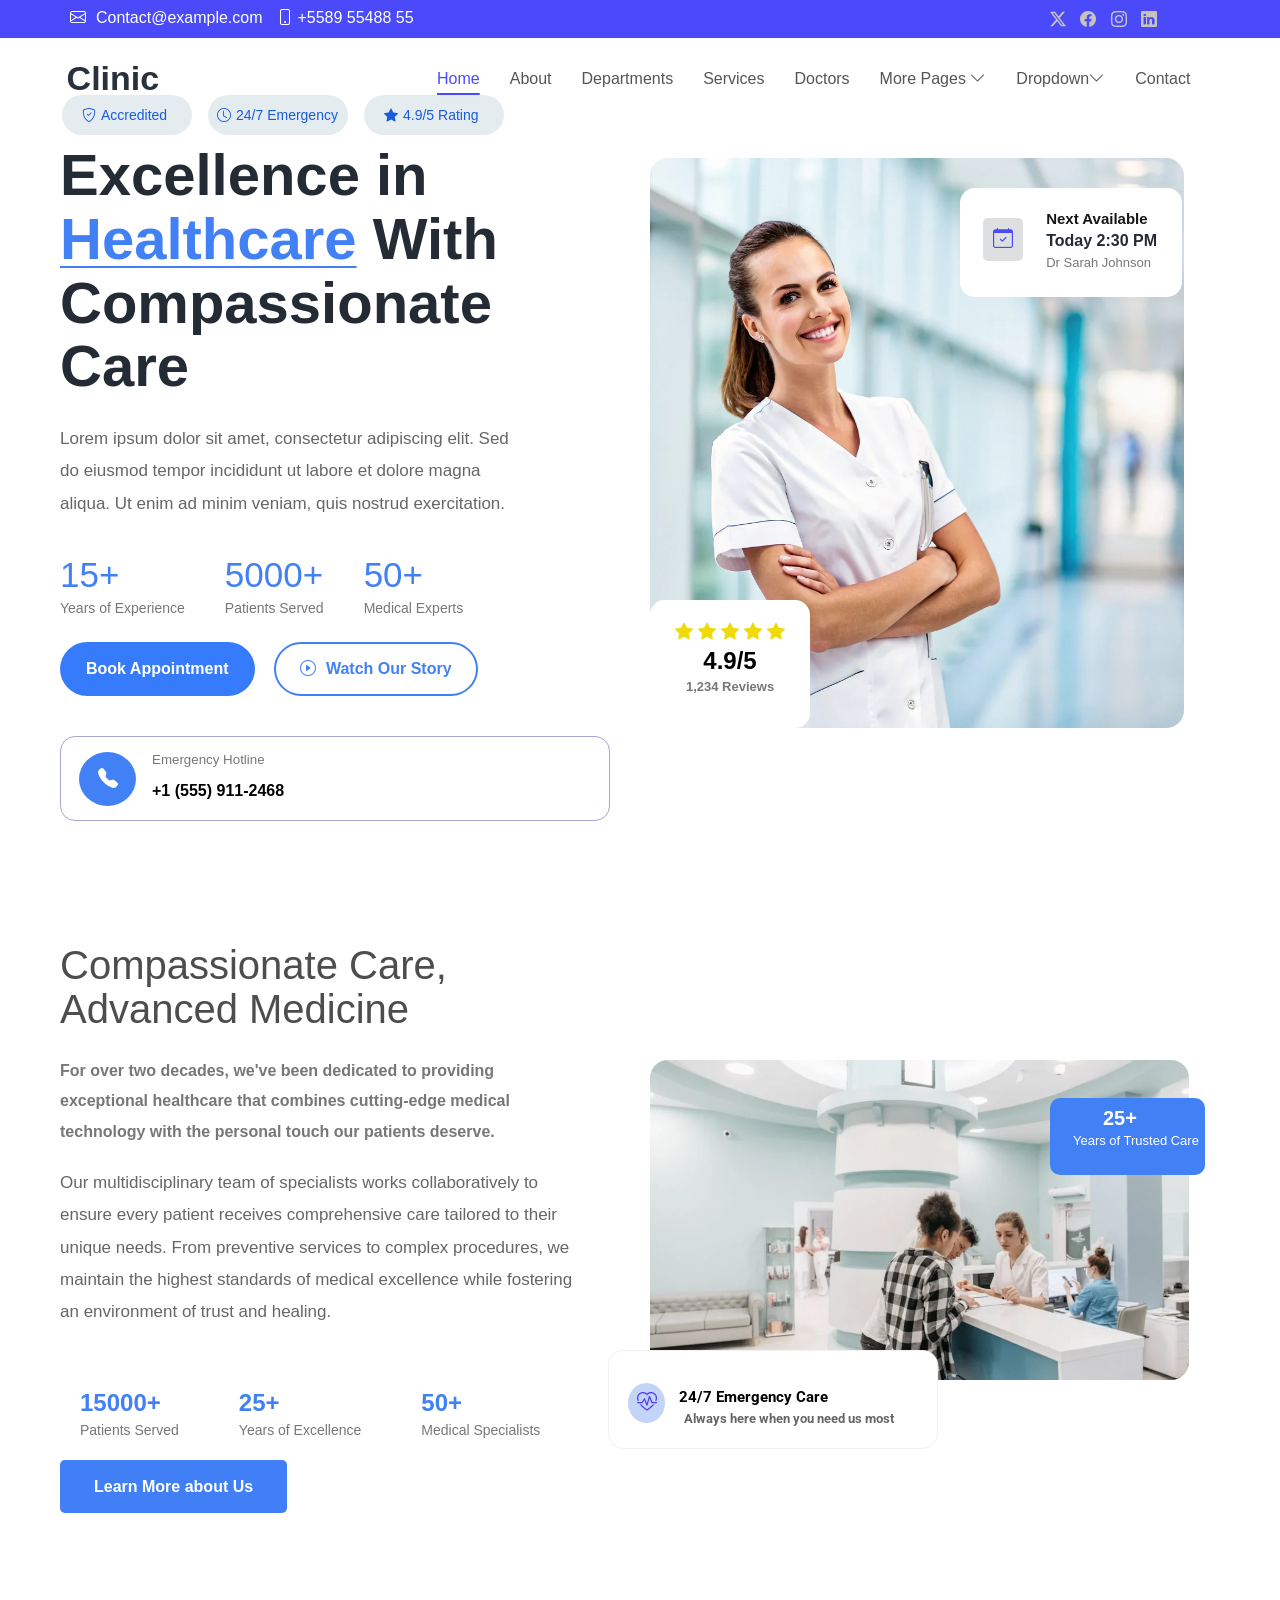
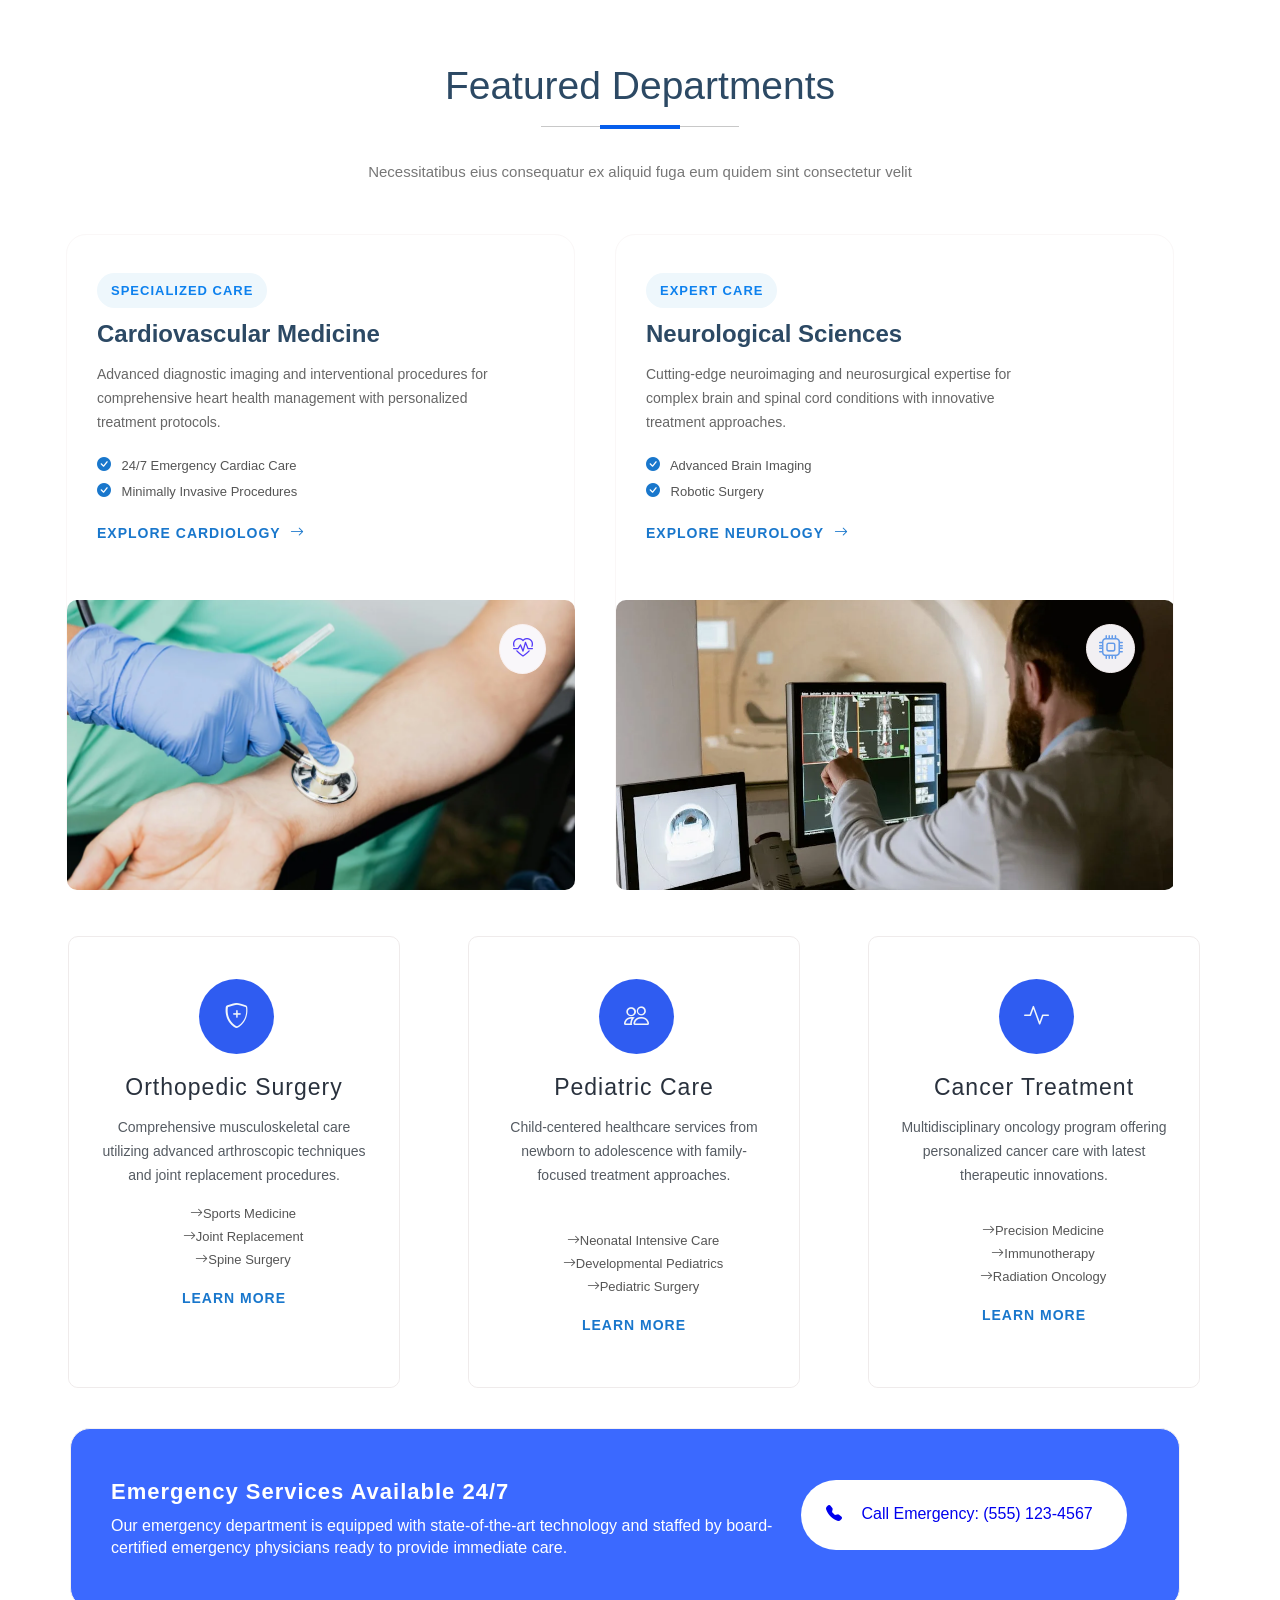
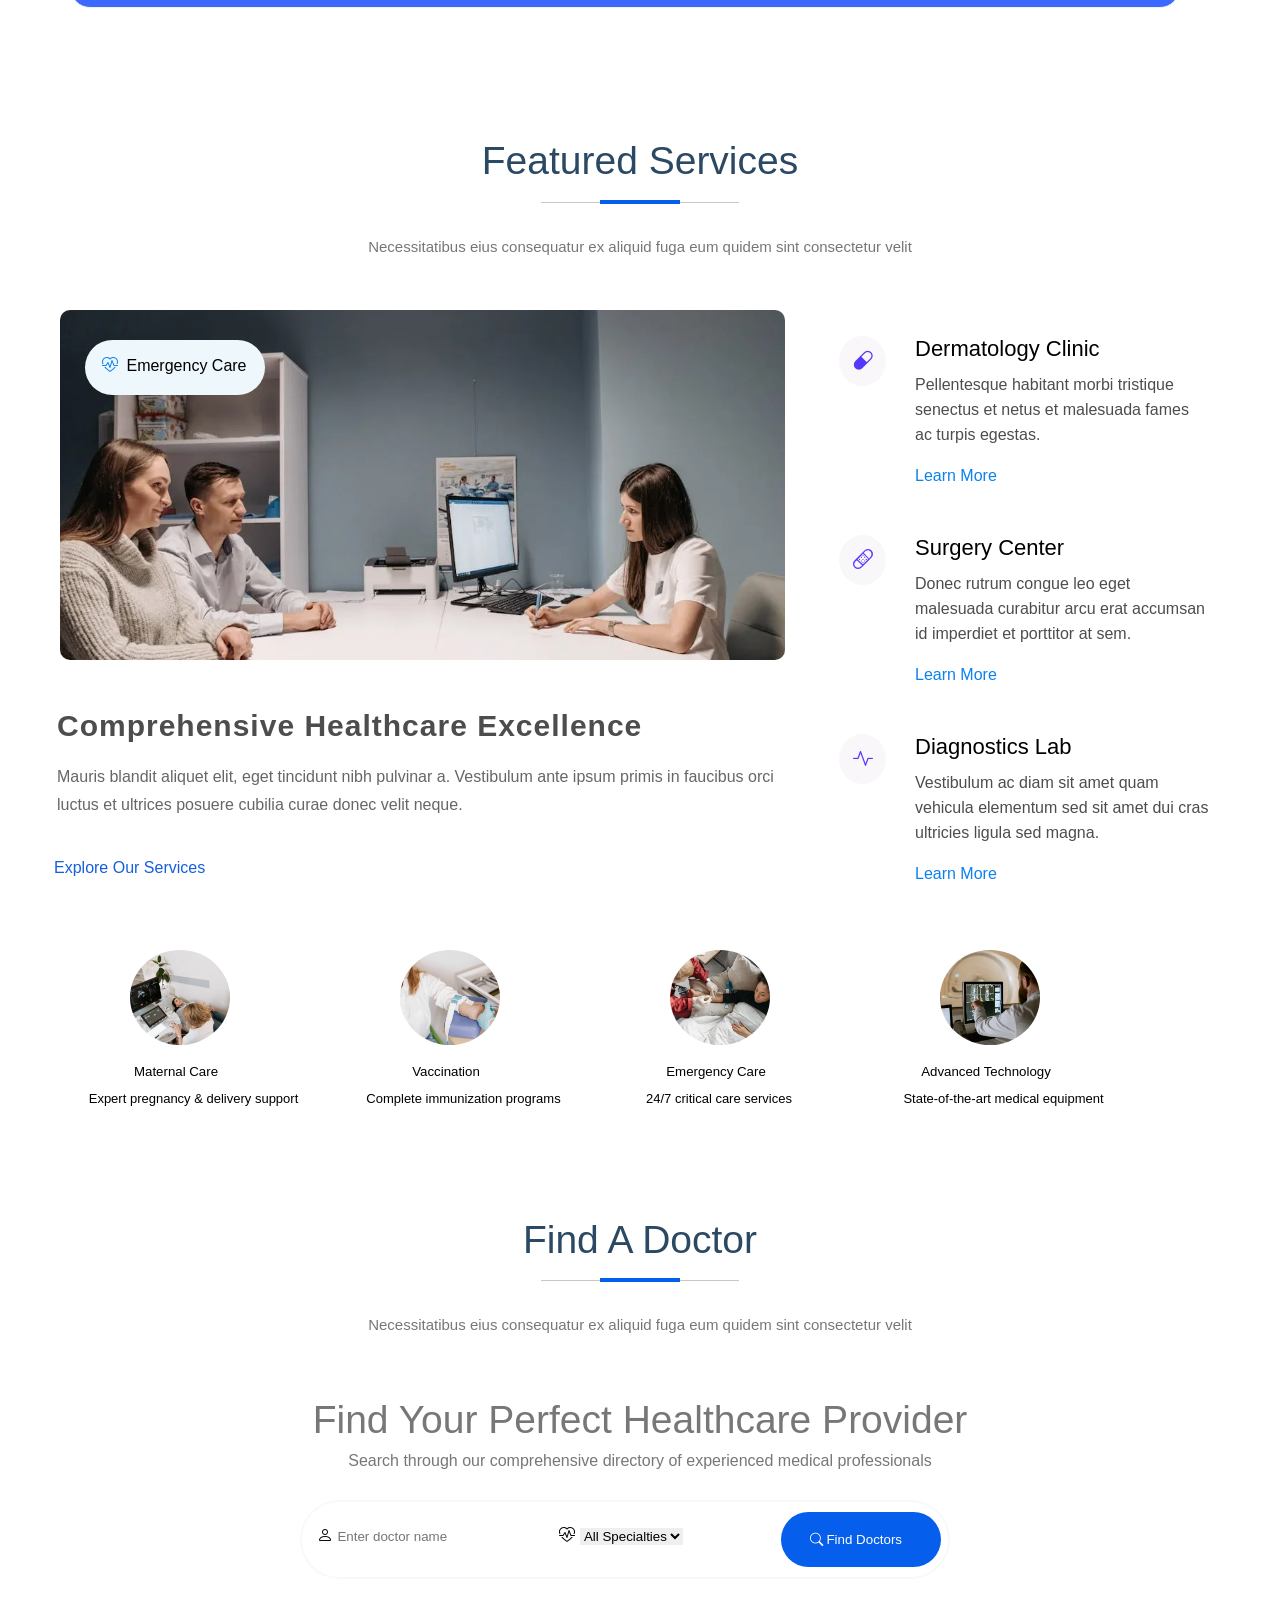
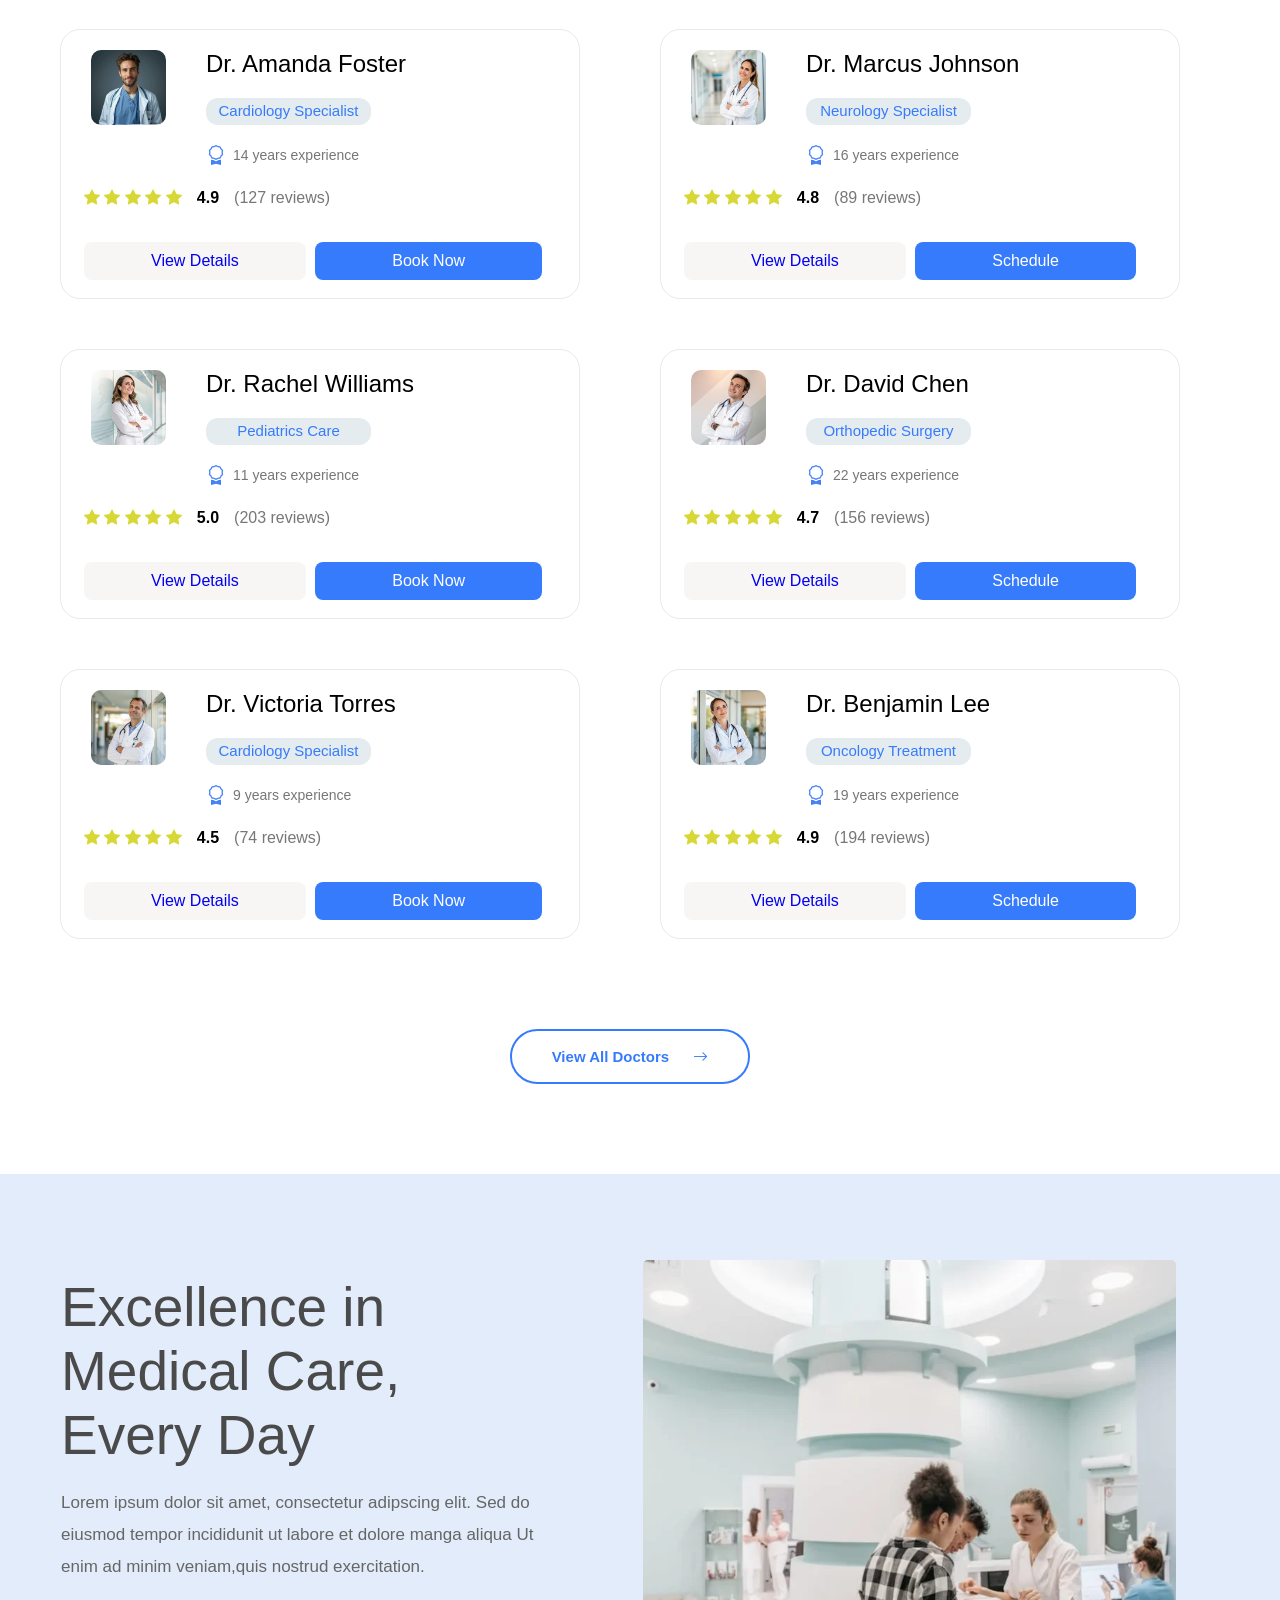
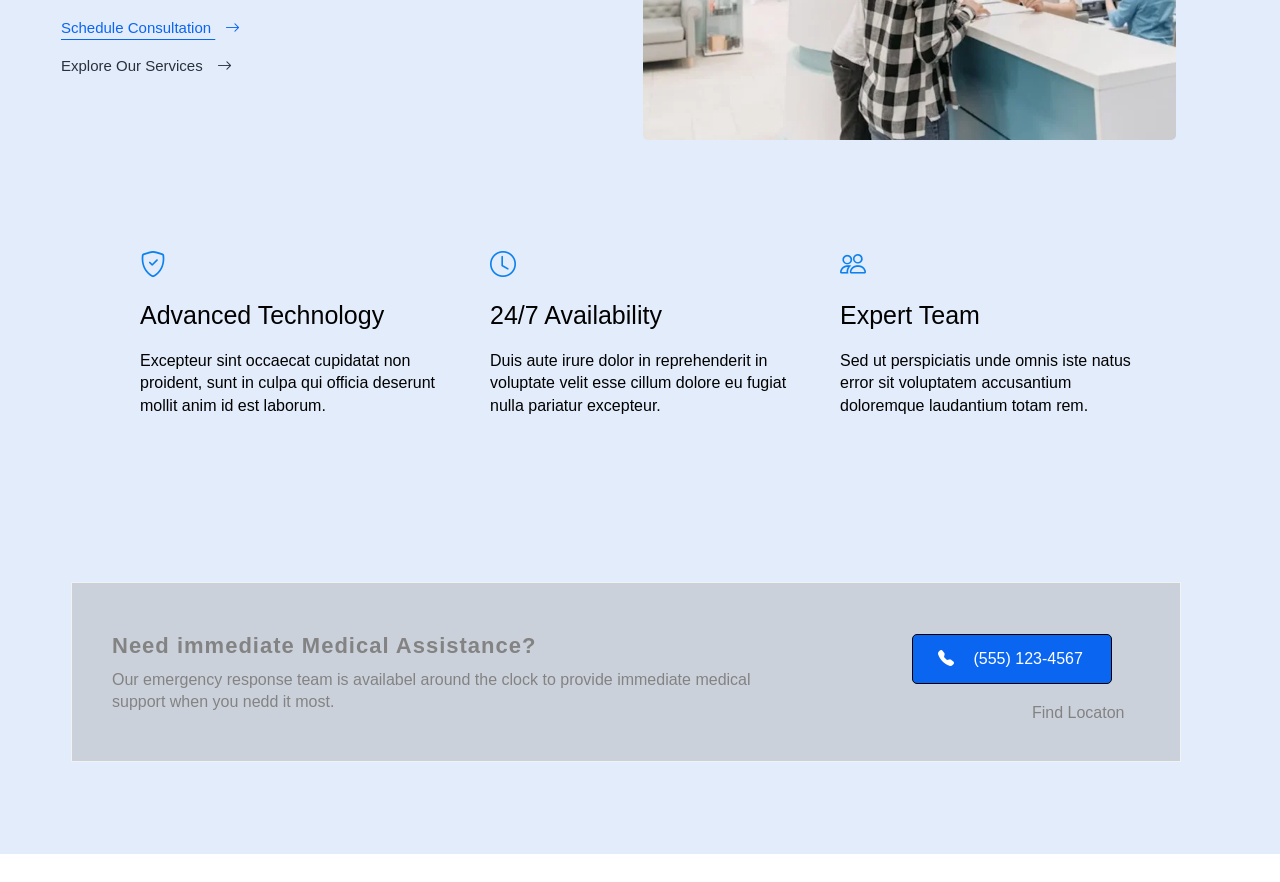
==== clinic/index.html @ 0edeb21d "project" ====
<!doctype html>
<html lang="en">

<head>
  <meta charset="UTF-8" />
  <meta name="viewport" content="width=device-width, initial-scale=1.0" />
  <title>Document</title>
  <link rel="stylesheet" href="./CSS/style.css" />
  <link rel="stylesheet" href="https://cdn.jsdelivr.net/npm/bootstrap-icons@1.13.1/font/bootstrap-icons.min.css" />
</head>

<body>
  <div class="header1">


    <a href="#" id="contact"><i class="bi bi-envelope d-flex align-items-center"></i><span
        id="number">Contact@example.com</span></a>
    <i class="bi bi-phone"></i>
    <span id="number1">+5589 55488 55</span>

  </div>

  <div class="social-links ">
    <a href="#!" class="twitter"><i class="bi bi-twitter-x"></i></a>
    <a href="#!" class="facebook"><i class="bi bi-facebook"></i></a>
    <a href="#!" class="instagram"><i class="bi bi-instagram"></i></a>
    <a href="#!" class="linkedin"><i class="bi bi-linkedin"></i></a>
  </div>

  <header>
    <div class="log">Clinic</div>
    <nav>
      <a href="#" class="home">Home</a>
      <a href="./HTML/About.html">About</a>
      <a href="#">Departments</a>
      <a href="#">Services</a>
      <a href="#">Doctors</a>
      <div class="dropdown">
        <a href="#">More Pages <i class="bi bi-chevron-down"></i></a>
        <div class="dropdown-menu">
          <a href="#">Department</a>
          <a href="#">Service Details</a>
          <a href="#">Ap poinment</a>
          <a href="#">Testimonials</a>
          <a href="#">Frequently Asked Questions</a>
          <a href="#">Gallery</a>
          <a href="#">Terms and Conditions</a>
          <a href="#">Privacy Policy</a>
          <a href="#">404</a>
        </div>
      </div>
      <div class="dropdown">
        <a href="#">Dropdown<i class="bi bi-chevron-down"></i></a>
        <div class="dropdown-menu">
          <a href="#">Dropdown 1</a>
          <div class="Dropdown1">
            <a href="#">Deep Dropdown<i class="bi bi-chevron-down"></i></a>
            <div class="dropdown1-menu">
              <a href="#">Deep Dropdown1</a>
              <a href="#">Deep Dropdown2</a>
              <a href="#">Deep Dropdown3</a>
              <a href="#"> Deep Dropdown4</a>
              <a href="#"> Deep Dropdown5</a>
            </div>

          </div>


          <a href="#">Dropdown 2</a>
          <a href="#">Dropdown 3</a>
          <a href="#">Dropdown 4</a>
        </div>
      </div>

      <a href="#">Contact</a>

    </nav>
  </header>
  <div class="icon">
    <div class="icon-item" id="item1"><i class="bi bi-shield-check"></i> Accredited</div>
    <div class="icon-item" id="item2"><i class="bi bi-clock"></i> 24/7 Emergency</div>
    <div class="icon-item" id="item3"><i class="bi bi-star-fill"></i> 4.9/5 Rating</div>
  </div>
  <!--section1-->
  <main>
    <section class="section1">
      <div class="page">
        <div class="page-text">
          <h1>
            Excellence in <br />
            <span class="highlight">Healthcare</span> With <br />
            Compassionate <br />
            Care
          </h1>
          <p>
            Lorem ipsum dolor sit amet, consectetur adipiscing elit. Sed
            <br />
            do eiusmod tempor incididunt ut labore et dolore magna <br />
            aliqua. Ut enim ad minim veniam, quis nostrud exercitation.
          </p>

          <div class="stats">
            <div class="stat">
              <h2>15+</h2>
              <p>Years of Experience</p>
            </div>
            <div class="stat">
              <h2>5000+</h2>
              <p>Patients Served</p>
            </div>
            <div class="stat">
              <h2>50+</h2>
              <p>Medical Experts</p>
            </div>
          </div>
          <div class="button">
            <a href="appointment.html" class="btn">Book Appointment</a>
            <a href="https://www.youtube.com/watch?v=Y7f98aduVJ8" class="btn-outline">
              <i class="bi bi-play-circle me-2"></i>
              Watch Our Story
            </a>
          </div>
          <div class="emergency-contact">
            <div class="emergency-icon">
              <i class="bi bi-telephone-fill"></i>
            </div>
            <div class="emergency-info">
              <small>Emergency Hotline</small>
              <strong>+1 (555) 911-2468</strong>
            </div>
          </div>
        </div>
        <!--right Side-->
        <div class="page-image">
          <img src="./Assets/staff-10.webp" alt="" class="page-img" />
          <div class="card">
            <i class="bi bi-calendar-check"></i>
            <div>
              <h3>Next Available</h3>
              <strong>Today 2:30 PM</strong>
              <p>Dr Sarah Johnson</p>
            </div>
          </div>
          <div class="floating-card">
            <div class="card-content">
              <div class="rating-stars">
                <i class="bi bi-star-fill"></i>
                <i class="bi bi-star-fill"></i>
                <i class="bi bi-star-fill"></i>
                <i class="bi bi-star-fill"></i>
                <i class="bi bi-star-fill"></i>
              </div>
              <h6>4.9/5</h6>
              <small>1,234 Reviews</small>
            </div>
          </div>
        </div>
      </div>
    </section>
  </main>
  <!--section2>-->
  <section class="section2">
    <div class="page1">
      <div class="page-text1">
        <h1>
          Compassionate Care,<br />
          Advanced Medicine
        </h1>
        <h4>
          For over two decades, we've been dedicated to providing <br />
          exceptional healthcare that combines cutting-edge medical <br />
          technology with the personal touch our patients deserve.
        </h4>
        <p>
          Our multidisciplinary team of specialists works collaboratively
          to<br />
          ensure every patient receives comprehensive care tailored to
          their<br />
          unique needs. From preventive services to complex procedures, we<br />
          maintain the highest standards of medical excellence while
          fostering<br />
          an environment of trust and healing.
        </p>

        <div class="stats1">
          <div class="stat">
            <h2>15000+</h2>
            <p>Patients Served</p>
          </div>
          <div class="stat">
            <h2>25+</h2>
            <p>Years of Excellence</p>
          </div>
          <div class="stat">
            <h2>50+</h2>
            <p>Medical Specialists</p>
          </div>
        </div>
        <div class="button1">
          <a href="#" class="btn1">Learn More about Us</a>
        </div>
      </div>
      <!--right Side-->
      <div class="page-image1">
        <img src="./Assets/facilities-9.webp" alt="" class="page-img1" />
        <div class="card1">
          <div class="icon">
            <h2>25+</h2>
            <p>Years of Trusted Care</p>
          </div>
        </div>
        <div class="floating-card1">
          <div class="card-content1">
            <div class="icons">
              <i class="bi bi-heart-pulse"></i>
            </div>
            <div class="card-text1">
              <h4>24/7 Emergency Care</h4>
              <p>Always here when you need us most</p>
            </div>
          </div>
        </div>
      </div>
    </div>
  </section>
  <!--section3-->
  <section class="departments-section">
    <div class="section-title">
      <h2>Featured Departments</h2>
      <div class="title-line">
        <span></span>
        <b></b>
        <span></span>
      </div>
      <p>
        Necessitatibus eius consequatur ex aliquid fuga eum quidem sint
        consectetur velit
      </p>
    </div>
    <div class="box">
      <div class="card3">
        <div class="department-content">
          <span class="department-tag"> Specialized Care </span>
          <h3>Cardiovascular Medicine</h3>
          <p>
            Advanced diagnostic imaging and interventional procedures for <br>
            comprehensive heart health management with personalized <br>
            treatment protocols.
          </p>
          <div class="department-list">
            <div>
              <i class="bi bi-check-circle-fill"></i>
              24/7 Emergency Cardiac Care
            </div>
            <div>
              <i class="bi bi-check-circle-fill"></i>
              Minimally Invasive Procedures
            </div>
          </div>
          <a href="#" class="department-link">
            Explore Cardiology
            <i class="bi bi-arrow-right"></i>
          </a>
        </div>
        <div class="department-image">
          <img src="./Assets/cardiology-1.webp" alt="Cardiovascular Medicine" class="img" />
          <div class="card1">
            <div class="icons">
              <i class="bi bi-heart-pulse"></i>
            </div>
          </div>
        </div>
      </div>
      <div class="card4">
        <div class="department-content">
          <span class="department-tag"> Expert Care </span>
          <h3>Neurological Sciences</h3>
          <p>
            Cutting-edge neuroimaging and neurosurgical expertise for <br>
            complex brain and spinal cord conditions with innovative <br>
            treatment approaches.
          </p>
          <div class="department-list">
            <div>
              <i class="bi bi-check-circle-fill"></i>
              Advanced Brain Imaging
            </div>
            <div>
              <i class="bi bi-check-circle-fill"></i>
              Robotic Surgery
            </div>
          </div>
          <a href="#" class="department-link">
            Explore Neurology
            <i class="bi bi-arrow-right"></i>
          </a>
        </div>

        <div class="department-image1">
          <img src="./Assets/neurology-4.webp" alt="Neurological Sciences" class="img" />
          <div class="card2">
            <div class="visual-overlay">
              <i class="bi bi-cpu"></i>
            </div>
          </div>
        </div>
      </div>
    </div>
    </div>


    <div class="box3">

      <div class="gap">
        <div class="department-small-card">
          <div class="small-icon">
            <i class="bi bi-shield-plus"></i>
          </div>

          <h3>Orthopedic Surgery</h3>

          <p>
            Comprehensive musculoskeletal care utilizing advanced
            arthroscopic techniques and joint replacement procedures.
          </p>

          <ul class="ul">
            <li><i class="bi bi-arrow-right"></i>Sports Medicine</li>
            <li><i class="bi bi-arrow-right"></i>Joint Replacement</li>
            <li><i class="bi bi-arrow-right"></i>Spine Surgery</li>
          </ul>

          <a href="#" class="department-link">
            Learn More
          </a>
        </div>
      </div>


      <div class="gap2">
        <div class="department-small-card">
          <div class="small-icon">
            <i class="bi bi-people"></i>
          </div>

          <h3>Pediatric Care</h3>

          <p>
            Child-centered healthcare services from newborn to adolescence
            with family-focused treatment approaches.
          </p>

          <ul class="ul">
            <li><i class="bi bi-arrow-right"></i>Neonatal Intensive Care</li>
            <li><i class="bi bi-arrow-right"></i>Developmental Pediatrics</li>
            <li><i class="bi bi-arrow-right"></i>Pediatric Surgery</li>
          </ul>

          <a href="#" class="department-link">
            Learn More

          </a>
        </div>
      </div>


      <div class="gap3">
        <div class="department-small-card">
          <div class="small-icon">
            <i class="bi bi-activity"></i>
          </div>

          <h3>Cancer Treatment</h3>

          <p>
            Multidisciplinary oncology program offering personalized cancer
            care with latest therapeutic innovations.
          </p>

          <ul class="ul">

            <li>
              <i class="bi bi-arrow-right"></i>Precision Medicine
            </li>
            <li>
              <i class="bi bi-arrow-right"></i>Immunotherapy
            </li>
            <li>
              <i class="bi bi-arrow-right"></i>Radiation Oncology
            </li>
          </ul>

          <a href="#" class="department-link">
            Learn More

          </a>
        </div>
      </div>
    </div>
    </div>
    <div class="emergency-banner">
      <div class="row">
        <div class="col">
          <div class="emergency-content">
            <h3>Emergency Services Available 24/7</h3>
            <p>Our emergency department is equipped with state-of-the-art technology and staffed by board-certified
              emergency physicians ready to provide immediate care.</p>
          </div>
        </div>
        <div class="emr">
          <a href="tel:+15551234567" class="emergency-btn">
            <i class="bi bi-telephone-fill"></i>
            Call Emergency: (555) 123-4567
          </a>
        </div>
      </div>
    </div>

  </section>
  <!---Section 4-->
  <section class="departments-section4">
    <div class="section-title">
      <h2>Featured Services</h2>
      <div class="title-line">
        <span></span>
        <b></b>
        <span></span>
      </div>
      <p>
        Necessitatibus eius consequatur ex aliquid fuga eum quidem sint
        consectetur velit
      </p>
    </div>


    <div class="container">
      <div class="consulatation-img4">
        <img src="./Assets/consultation-4.webp " class="img4">
        <div class="service-badge">
          <i class="bi bi-heart-pulse"></i>
          <span>Emergency Care</span>
        </div>

        <div class="service-details">
          <h2>Comprehensive Healthcare Excellence</h2>
          <p>Mauris blandit aliquet elit, eget tincidunt nibh pulvinar a. Vestibulum ante ipsum primis in faucibus
            orci <br>luctus et ultrices posuere cubilia curae donec velit neque.</p>
          <div class="our">
            <a href="#">Explore Our Services</a>
          </div>

        </div>

      </div>

      <div class="sidebar">

        <div class="box-1">
          <div class="service-icon">
            <i class="bi bi-capsule"></i>
          </div>
          <div class="service-info">
            <h4>Dermatology Clinic</h4>
            <p>Pellentesque habitant morbi tristique senectus et netus et malesuada fames ac turpis egestas.</p>
            <div class="service-link">
              <a href="#!">Learn More</a>
            </div>

          </div>
        </div>

        <div class="box-2">
          <div class="service-icon">
            <i class="bi bi-bandaid"></i>
          </div>
          <div class="service-info">
            <h4>Surgery Center</h4>
            <p>Donec rutrum congue leo eget malesuada curabitur arcu erat accumsan id imperdiet et porttitor at
              sem.</p>
            <div class="service-link">
              <a href="#!">Learn More</a>
            </div>
          </div>
        </div>

        <div class="box-3">
          <div class="service-icon">
            <i class="bi bi-activity"></i>
          </div>
          <div class="service-info">
            <h4>Diagnostics Lab</h4>
            <p>Vestibulum ac diam sit amet quam vehicula elementum sed sit amet dui cras ultricies ligula sed
              magna.</p>
            <div class="service-link">
              <a href="#!">Learn More</a>
            </div>
          </div>
        </div>

      </div>


    </div>


    <div class="box-4">


      <div class="specialty-card">
        <div class="specialty-image">
          <img src="./Assets/maternal-2.webp" class="image">
        </div>
        <div class="specialty-content">
          <h5>Maternal Care</h5>
          <span class="span">Expert pregnancy & delivery support</span>
        </div>
      </div>

      <div class="specialty-card">

        <div class="specialty-image">
          <img src="./Assets/vaccination-3.webp" alt="Vaccination" class="image">
        </div>
        <div class="specialty-content2">
          <h5>Vaccination</h5>
          <span class="span">Complete immunization programs</span>
        </div>

      </div>
      <div class="specialty-card">
        <div class="specialty-image">
          <img src="./Assets/emergency-1.webp" alt="Emergency Care" class="image">
        </div>
        <div class="specialty-content3">
          <h5>Emergency Care</h5>
          <span class="span1">24/7 critical care services</span>
        </div>
      </div>
      <div class="specialty-card">
        <div class="specialty-image">
          <img src="./Assets/neurology-4.webp" alt="Advanced Tech" class="image">
        </div>
        <div class="specialty-content4">

          <h5>Advanced Technology</h5>
          <span class="span">State-of-the-art medical equipment</span>
        </div>
      </div>
    </div>
  </section>
  <!--Section 5-->

  <section>
    <div class="doctor-title">
      <h2>Find A Doctor</h2>
      <div class="doctor-line">
        <span></span>
        <b></b>
        <span></span>
      </div>
      <p>
        Necessitatibus eius consequatur ex aliquid fuga eum quidem sint
        consectetur velit
      </p>
    </div>
    <div class="search-section">
      <h3 class="search-title">Find Your Perfect Healthcare Provider</h3>
      <p class="search-subtitle">Search through our comprehensive directory of experienced medical professionals
      </p>
      <form class="search-form">
        <div class="input-group">
          <div class="input-wrapper">
            <i class="bi bi-person"></i>
            <input type="text" class="form-control" name="doctor_name" placeholder="Enter doctor name">
          </div>
          <div class="select-wrapper">
            <i class="bi bi-heart-pulse"></i>
            <select class="form-select" name="specialty">
              <option value="">All Specialties</option>
              <option value="cardiology">Cardiology</option>
              <option value="neurology">Neurology</option>
              <option value="orthopedics">Orthopedics</option>
              <option value="pediatrics">Pediatrics</option>
              <option value="dermatology">Dermatology</option>
              <option value="oncology">Oncology</option>
            </select>
          </div>
          <button type="submit" class="search-btn">
            <i class="bi bi-search"></i>
            Find Doctors
          </button>
        </div>
      </form>
    </div>
    <!---End Section Title-->
    <div class="main">
      <div class="doctor">
        <div class="doctor-profile">
          <div class="profile-header">
            <div class="doctor-avatar">
              <img src="./Assets/staff-2.webp" alt="Dr. Amanda Foster" class="img-fluid">
              <div class="status-indicator available"></div>
            </div>
            <div class="doctor-details">
              <h4>Dr. Amanda Foster</h4>
              <div class="specialty-tag"><span>Cardiology Specialist</span></div>

              <div class="experience-info">
                <div class="ico">
                  <i class="bi bi-award"></i>

                </div>
                <span>14 years experience</span>

              </div>
            </div>
          </div>
          <div class="rating-section">
            <div class="stars">
              <i class="bi bi-star-fill"></i>
              <i class="bi bi-star-fill"></i>
              <i class="bi bi-star-fill"></i>
              <i class="bi bi-star-fill"></i>
              <i class="bi bi-star-fill"></i>
            </div>
            <span class="rating-score">4.9</span>
            <span class="review-count">(127 reviews)</span>
          </div>
          <div class="action-buttons">
            <a href="#!" class="view">View Details</a>
            <a href="#!" class="btn2">Book Now</a>
          </div>
        </div>

        <!---2nd-->
        <div class="doctor-profile">
          <div class="profile-header">
            <div class="doctor-avatar">
              <img src="./Assets/staff-4.webp" alt="Dr. Rachel Williams" class="img-fluid">
              <div class="status-indicator available"></div>
            </div>
            <div class="doctor-details">
              <h4>Dr. Rachel Williams</h4>
              <div class="specialty-tag"><span>Pediatrics Care</span></div>

              <div class="experience-info">
                <div class="ico">
                  <i class="bi bi-award"></i>

                </div>
                <span>11 years experience</span>

              </div>
            </div>
          </div>
          <div class="rating-section">
            <div class="stars">
              <i class="bi bi-star-fill"></i>
              <i class="bi bi-star-fill"></i>
              <i class="bi bi-star-fill"></i>
              <i class="bi bi-star-fill"></i>
              <i class="bi bi-star-fill"></i>
            </div>
            <span class="rating-score">5.0</span>
            <span class="review-count">(203 reviews)</span>
          </div>
          <div class="action-buttons">
            <a href="#!" class="view">View Details</a>
            <a href="#!" class="btn2">Book Now</a>
          </div>
        </div>

        <!---3rd-->

        <div class="doctor-profile">
          <div class="profile-header">
            <div class="doctor-avatar">
              <img src="./Assets/staff-11.webp" alt="Dr. Victoria Torres" class="img-fluid">
              <div class="status-indicator available"></div>
            </div>
            <div class="doctor-details">
              <h4>Dr. Victoria Torres</h4>
              <div class="specialty-tag"><span>Cardiology Specialist</span></div>

              <div class="experience-info">
                <div class="ico">
                  <i class="bi bi-award"></i>

                </div>
                <span>9 years experience</span>

              </div>
            </div>
          </div>
          <div class="rating-section">
            <div class="stars">
              <i class="bi bi-star-fill"></i>
              <i class="bi bi-star-fill"></i>
              <i class="bi bi-star-fill"></i>
              <i class="bi bi-star-fill"></i>
              <i class="bi bi-star-fill"></i>
            </div>
            <span class="rating-score">4.5</span>
            <span class="review-count">(74 reviews)</span>
          </div>
          <div class="action-buttons">
            <a href="#!" class="view">View Details</a>
            <a href="#!" class="btn2">Book Now</a>
          </div>
        </div>
      </div>

      <!--Right side-->
      <div class="doctor">
        <div class="doctor-profile">
          <div class="profile-header">
            <div class="doctor-avatar">
              <img src="./Assets/staff-6.webp" alt="Dr. Marcus Johnson" class="img-fluid">
              <div class="status-indicator available"></div>
            </div>
            <div class="doctor-details">
              <h4>Dr. Marcus Johnson</h4>
              <div class="specialty-tag"><span>Neurology Specialist</span></div>

              <div class="experience-info">
                <div class="ico">
                  <i class="bi bi-award"></i>

                </div>
                <span>16 years experience</span>

              </div>
            </div>
          </div>
          <div class="rating-section">
            <div class="stars">
              <i class="bi bi-star-fill"></i>
              <i class="bi bi-star-fill"></i>
              <i class="bi bi-star-fill"></i>
              <i class="bi bi-star-fill"></i>
              <i class="bi bi-star-fill"></i>
            </div>
            <span class="rating-score">4.8</span>
            <span class="review-count">(89 reviews)</span>
          </div>
          <div class="action-buttons">
            <a href="#!" class="view">View Details</a>
            <a href="#!" class="btn2">Schedule</a>
          </div>
        </div>

        <!---2nd-->
        <div class="doctor-profile">
          <div class="profile-header">
            <div class="doctor-avatar">
              <img src="./Assets/staff-8.webp" alt="Dr. David Chen" class="img-fluid">
              <div class="status-indicator available"></div>
            </div>
            <div class="doctor-details">
              <h4>Dr. David Chen</h4>
              <div class="specialty-tag"><span>Orthopedic Surgery</span></div>

              <div class="experience-info">
                <div class="ico">
                  <i class="bi bi-award"></i>

                </div>
                <span>22 years experience</span>

              </div>
            </div>
          </div>
          <div class="rating-section">
            <div class="stars">
              <i class="bi bi-star-fill"></i>
              <i class="bi bi-star-fill"></i>
              <i class="bi bi-star-fill"></i>
              <i class="bi bi-star-fill"></i>
              <i class="bi bi-star-fill"></i>
            </div>
            <span class="rating-score">4.7</span>
            <span class="review-count">(156 reviews)</span>
          </div>
          <div class="action-buttons">
            <a href="#!" class="view">View Details</a>
            <a href="#!" class="btn2">Schedule</a>
          </div>
        </div>

        <!---3rd-->

        <div class="doctor-profile">
          <div class="profile-header">
            <div class="doctor-avatar">
              <img src="./Assets/staff-14.webp" alt="Dr. Benjamin Lee" class="img-fluid">
              <div class="status-indicator available"></div>
            </div>
            <div class="doctor-details">
              <h4>Dr. Benjamin Lee</h4>
              <div class="specialty-tag"><span>Oncology Treatment</span></div>

              <div class="experience-info">
                <div class="ico">
                  <i class="bi bi-award"></i>

                </div>
                <span>19 years experience</span>

              </div>
            </div>
          </div>
          <div class="rating-section">
            <div class="stars">
              <i class="bi bi-star-fill"></i>
              <i class="bi bi-star-fill"></i>
              <i class="bi bi-star-fill"></i>
              <i class="bi bi-star-fill"></i>
              <i class="bi bi-star-fill"></i>
            </div>
            <span class="rating-score">4.9</span>
            <span class="review-count">(194 reviews)</span>
          </div>
          <div class="action-buttons">
            <a href="#!" class="view">View Details</a>
            <a href="#!" class="btn2">Schedule</a>
          </div>
        </div>
      </div>

    </div>
    <button class="btn3"><a href="">View All Doctors <span><i class="bi bi-arrow-right"></i></span></a></button>
  </section>

  <!---Second-->
  <section class="section6">
    <div class="page1">
      <div class="page-text1">
        <h1>
          Excellence in<br />
          Medical Care, <br />
          Every Day
        </h1>

        <p>
          Lorem ipsum dolor sit amet, consectetur adipscing elit. Sed do <br>
          eiusmod tempor incididunit ut labore et dolore manga aliqua Ut <br>
          enim ad minim veniam,quis nostrud exercitation.
        </p>
        <div class="our1">
          <a href="#">Schedule Consultation <span><i class="bi bi-arrow-right"></i></span></a>
        </div>

        <div class="our2">
          <a href="#">Explore Our Services <span><i class="bi bi-arrow-right"></i></span></a>
        </div>
      </div>
      <!--right Side-->
      <div class="page-image1">
        <img src="./Assets/facilities-9.webp" alt="" class="page-img1" />

      </div>
    </div>

    <!----flex-->
    <div class="box">

      <div class="advance">
        <div class="expert">
          <div class="feature-icon">
            <i class="bi bi-shield-check"></i>
          </div>
          <h3>Advanced Technology</h3>
          <p>Excepteur sint occaecat cupidatat non proident, sunt in culpa qui officia deserunt mollit anim id est
            laborum.</p>
        </div>
      </div>

      <div class="advance">
        <div class="expert">
          <div class="feature-icon">
            <i class="bi bi-clock"></i>
          </div>
          <h3>24/7 Availability</h3>
          <p>Duis aute irure dolor in reprehenderit in voluptate velit esse cillum dolore eu fugiat nulla pariatur
            excepteur.</p>
        </div>
      </div>

      <div class="advance">
        <div class="expert">
          <div class="feature-icon">
            <i class="bi bi-people"></i>
          </div>
          <h3>Expert Team</h3>
          <p>Sed ut perspiciatis unde omnis iste natus error sit voluptatem accusantium doloremque laudantium
            totam rem.</p>
        </div>
      </div>

    </div>

    <!----daba-->

    <div class="emergency-banner1">
      <div class="row1">
        <div class="col1">
          <div class="emergency-content1">
            <h3>Need immediate Medical Assistance?</h3>
            <p>Our emergency response team is availabel around the clock to provide immediate medical
              support when you nedd it most. 
              </p>
          </div>
        </div>
        <div class="emr1">
          <a href="tel:+15551234567" class="emergency-btn1">
            <i class="bi bi-telephone-fill"></i>
            (555) 123-4567
          </a>
        </div>
        <div class="find"><p>Find Locaton</p></div>
        
      </div>
    </div>
  </section>
</body>

</html>
---- clinic/CSS/style.css ----
@import url('https://fonts.googleapis.com/css2?family=Roboto:ital,wght@0,100..900;1,100..900&display=swap');

* {
    margin: 0;
    padding: 0;

    box-sizing: border-box;
}

body {
    font-family: 'Nunito', sans-serif;

}

.header1 {
    background-color: rgb(74, 74, 250);
    color: white;
    /* border: 1px solid black; */
    padding: 9px 50px;
    height: 38px;

    #number {
        margin-left: 10px;

    }
}

#contact {
    /* margin-bottom: 5px; */
    margin-right: 10px;
    margin-left: 20px;


    /* border: 1px solid black; */
    color: white;
    text-decoration: none;

}

#contact:hover {
    text-decoration: underline;
}

header {
    display: flex;
    justify-content: space-between;
    align-items: center;
    padding: 20px 7%;
    margin-left: -23px;
    position: sticky;
    top: 0px;
    background-color: white;
    background: transparent;
    z-index: 99;
    margin-top: 10px;
    /* border: 2px solid rgb(250, 248, 248); */
    /* padding-top: -10px; */
    /* border-bottom: 1px solid rgb(74, 74, 250); */


}

nav {
    display: flex;
    align-items: center;
    gap: 30px;

    a {
        position: relative;
        /* display: inline-block; */
        text-decoration: none;
    }

    a::after {
        content: "";
        position: absolute;
        left: 0;
        bottom: -5px;
        width: 0;
        height: 2px;
        background: blue;
        transition: width 0.3s ease;
    }

    a:hover::after {
        width: 100%;
    }


}

nav a {
    text-decoration: none;
    color: #555;
    font-size: 16px;
    font-family: Arial, Helvetica, sans-serif;
}

/* nav a:hover{
    color: rgb(74, 74, 250);
    text-decoration: underline;
    text-underline-offset: 9px;
} */


/* nav a:active{
    color: rgb(250, 5, 185);
    font-weight: bold;
} */
nav a.home {
    color: rgb(74, 74, 250);
    position: relative;
    text-decoration: underline;
    text-underline-offset: 9px;
    text-decoration-thickness: 2px;

}

nav a.home::after {
    content: "";
    position: absolute;
    left: 0;
    bottom: -5px;
    width: 0;
    height: 2px;
    background: blue;
    transition: width 0.3s ease;
}

nav a.home:hover {
    text-decoration: none;
}

nav a.home:hover::after {
    width: 100%;
}

/* nav a.home:active{
    color: rgb(250, 5, 185);
    font-weight: bold;
} */
.dropdown {
    position: relative;

    .Dropdown1 {
        position: relative;
    }

    .dropdown1-menu {
        display: none;
        position: absolute;
        /* top: 100%; */
        /* left: 0; */
        background-color: white;
        width: 200px;
        list-style: none;
        padding: 10px 0;
        margin-left: -200px;
        margin-top: -40px;
        border: 1px solid #fcf6f9;
        /* border-top-color: #5f05f0;
border-bottom-color: #05f08a; */
        border-radius: 4px;
    }

    .Dropdown1:hover .dropdown1-menu {
        display: block;

    }

    .dropdown1-menu a {
        display: block;
        padding: 12px 25px;
        color: #555;
        text-decoration: none;
    }

    .dropdown1-menu a:hover {
        background-color: #f5f5f5;
        text-decoration: none;
        color: rgb(74, 74, 250);

    }
}

.dropdown-menu {
    display: none;
    position: absolute;
    /* top: 100%; */
    /* left: 0; */
    background-color: white;
    width: 260px;
    list-style: none;
    padding: 10px 0;
    margin: 0;
    border: 1px solid #f198c9;
    /* border-top-color: #5f05f0;
border-bottom-color: #05f08a; */
    border: 1px solid rgb(247, 242, 242);
    border-radius: 4px;
}

.dropdown:hover .dropdown-menu {
    display: block;
}

.dropdown-menu a {
    display: block;
    padding: 12px 25px;
    color: #555;
    /* text-decoration: none; */
}

.dropdown-menu a:hover {
    background-color: #f5f5f5;
    text-decoration: none;

}

/* .dropdown-menu  a:active{
    background-color: #f5f5f5;
    text-decoration: none;
    color: rgb(8, 240, 85);
} */
.log {
    font-size: 34px;
    font-weight: 600;
    color: #29313d;
    /* color: black; */

}

.icon {

    display: flex;
    align-items: center;
    gap: 1rem;
    padding: 0.5rem 1rem;
    margin-left: 42px;
    margin-top: -31px;

    font-weight: 500;


}

#item1 {
    padding-left: 20px;
    width: 130px;
    margin-left: 4px;
}

#item2 {
    padding-left: -2px;
}

#item3 {
    padding-left: 20px;
}

.icon-item {
    width: 140px;
    display: flex;
    align-items: center;
    gap: 5px;
    font-size: 14px;
    color: #175cdd;
    border: 1px solid black;
    border-radius: 50px;
    /* padding: 5px 10px; */
    /* padding-right: 5px; */
    background-color: #e5ecf0;
    border: none;
    height: 40px;
    font-weight: 400;

    padding: 16px 9px;
}

.page {

    width: 100%;
    display: flex;
    /* border: 2px solid red; */
    flex-direction: row;
}


.page-text {
    width: 50%;
    /* margin-left: 60px;
     margin-top: 10px; */
    /* width: 500px;
    height: 500px; */
    /* border: 2px solid red; */
    border-radius: 10px;
    /* font-size: 27px; */
    /* margin-left: 60px; */
    padding-left: 60px;

    h1 {
        font-size: 58px;
        line-height: 1.1;
        margin: 0 0 25px;
        color: #252b35;
        font-weight: 700;

    }

    span {
        color: hwb(219 26% 4%);

        text-decoration: underline;
        text-decoration-thickness: 2px;
        text-underline-offset: 7px;
    }

    p {
        font-size: 17px;
        line-height: 1.9;
        color: #666;
        max-width: 620px;
        margin-bottom: 35px;
    }
}

.stats {
    display: flex;
    gap: 40px;
    margin-top: 20px;

    .stat h2 {
        color: hwb(219 26% 4%);
        font-weight: 300;
        font-size: 35px;
    }

    .stat p {
        font-size: 14px;
        color: #777;
        margin: 0;

    }
}

.page-img {
    /* margin-left: 150px;
   margin-top: 10px;
   width: 500px;
   height: 500px;
   border: 2px solid red;
   border-radius: 10px; */
    margin-top: 15px;
    margin-left: 10px;
    /* max-width: 100%;
    height: auto; */
    width: 92%;
    height: 570px;
    object-fit: cover;
    border-radius: 18px;
    display: block;
}

.card {
    position: absolute;
    top: 188px;
    right: 98px;
    background: white;
    padding: 22px 25px;
    border-radius: 15px;
    display: flex;
    align-items: center;
    gap: 15px;
    /* align-items: flex-start; */
    /* box-shadow: 0 8px 30px rgba(0,0,0,12); */
    min-width: 212px;

    h3 {
        margin: 0 0 5px 8px;
        font-size: 15px;
        color: #161616;

    }

    strong {
        display: block;
        font-size: 16px;
        color: #252b35;
        margin: 0 0 5px 8px;
        /* margin-bottom: 5px; */
    }

    p {
        margin: 0 0 5px 8px;
        font-size: 13px;
        color: #777;
    }

    i {
        font-size: 20px;
        color: #4a4afa;
        /* border: 1px solid red; */
        border-radius: 5px;
        background-color: #dedfe1;
        padding: 10px 10px 10px 10px;

        margin-top: -7px;
        margin-left: -2px;


    }

}

.floating-card {
    position: absolute;
    top: 600px;

    left: 650px;
    background: white;
    padding: 22px 25px;
    border-radius: 15px;
    display: flex;
    align-items: center;
    gap: 15px;
    margin: 0 0 0.25rem 0;
    color: var(--heading-color);
    font-weight: 700;
    font-size: 1.125rem;
    /* align-items: flex-start; */
    /* box-shadow: 0 8px 30px rgba(0,0,0,12); */
    min-width: 29px;

    .rating-stars {
        margin: 0 0 0.25rem 0;
        color: #eedb09;
        font-weight: 700;
        font-size: 1.125rem;

    }

    h6 {
        font-size: 24px;
    }

    .card-content {
        text-align: center;
        padding-bottom: 10px;
        text-wrap: 20px;
        gap: 3px;
    }

    small {
        font-size: 13px;
        color: #777;
    }
}

.btn {
    transition: transform 0.3s ease;
}

.btn:hover {
    transform: translateY(-5px);
}

.btn:active {
    transform: translate(2px, 2px);
}

.btn-outline {
    transition: transform 0.3s ease;
}

.btn-outline:hover {
    transform: translateY(-5px);
}

.btn-outline:active {
    transform: translate(2px, 2px);
}


.btn {
    margin-top: 20px;
    padding: 1rem 1.5rem;
    font-weight: 600;
    border-radius: 50px;
    display: inline-flex;
    align-items: center;
    /* transition: all 0.3s ease; */
    border: 2px solid transparent;
    background-color: hwb(219 21% 1%);

    color: white;
    text-decoration: none;

}

.section1 {
    height: 800px;
    /* border: 1px solid rgb(245, 7, 50); */
    width: 100%;
}

.btn-outline {
    margin-top: 20px;
    padding: 1rem 1.5rem;
    font-weight: 600;
    border-radius: 50px;
    display: inline-flex;
    align-items: center;
    /* transition: all 0.3s ease; */
    border: 2px solid hwb(219 26% 4%);
    background: transparent;
    background-color: white;
    color: hwb(219 26% 4%);
    text-decoration: none;
    margin-left: 15px;

    i {
        margin-right: 10px;
    }
}

.btn-outline:hover {
    background-color: hwb(219 26% 4%);
    color: #ffffff;

}

.emergency-contact {
    border-radius: 15px;
    border: 1px solid rgb(166, 166, 210);
    display: flex;
    margin-top: 40px;
    width: 550px;
    height: 85px;
    padding: 5px 2px;

    .emergency-icon {
        margin-top: 10px;
        margin-left: 16px;
        width: 57px;
        height: 54px;
        background: hwb(219 26% 4%);
        color: #ffffff;
        border-radius: 50%;
        display: flex;
        align-items: center;
        justify-content: center;
        font-size: 1.25rem;

    }

    .emergency-info {
        margin-top: 10px;
        padding: 0;
        /* width: 12px; */
        margin-left: 16px;
        display: grid;

        small {
            color: #777;

        }


    }


}

/* <!---section---> */

.section2 {
    border: 2px solid black;
    height: 700px;
    /* background-color: #f5f7f7e4; */
    border: none;

    .page1 {

        /* width: 100%; */
        display: flex;
        /* border: 2px solid red; */

    }


    .page-text1 {
        width: 50%;

        border-radius: 10px;
        /* font-size: 27px; */
        /* margin-left: 60px; */
        padding-left: 60px;

        h1 {
            font-size: 40px;
            line-height: 1.1;
            margin: 0 0 25px;

            font-weight: 300;
            color: #4e4d4d;

        }

        h4 {
            line-height: 1.9;
            color: #777;
        }

        p {
            font-size: 17px;
            line-height: 1.9;
            color: #666;
            max-width: 620px;
            margin-top: 20px;
            margin-bottom: 35px;
        }
    }

    .stats1 {
        display: flex;
        gap: 60px;
        margin-top: 60px;
        margin-left: 20px;

        .stat h2 {
            color: hwb(219 26% 4%);
            margin-bottom: -20px;
        }

        .stat p {
            font-size: 14px;
            color: #777;


        }
    }

    .page-img1 {
        /* margin-left: 150px;
   margin-top: 10px;
   width: 500px;
   height: 500px;
   border: 2px solid red;
   border-radius: 10px; */
        margin-top: 117px;
        margin-left: 10px;
        width: 110%;
        height: 320px;
        object-fit: cover;
        border-radius: 18px;
        display: block;
        position: relative;
    }

    .card1 {
        position: absolute;
        top: 1088px;
        left: 600px;
        width: 155px;
        height: 77px;
        /* border: 1px solid red; */
        background: hwb(219 26% 4%);
        padding: 22px 25px;
        border-radius: 10px;
        display: flex;
        align-items: center;
        gap: 15px;
        /* align-items: flex-start; */
        /* box-shadow: 0 8px 30px rgba(0,0,0,12); */

        icon {
            margin-left: 200px;

        }

        h2 {
            margin: 0 0 5px -30px;
            font-size: 20px;
            color: white;

        }

        p {
            width: 140px;
            margin-top: 38px;
            margin-left: -80px;
            font-size: 13px;
            color: white;
        }

    }
}

.floating-card1 {
    position: absolute;
    top: 1350px;
    border: 1px solid rgb(244, 240, 240);

    left: 608px;
    background: white;
    padding: 22px 25px;
    border-radius: 15px;
    display: flex;
    align-items: center;
    /* gap: 15px; */
    /* margin: 0 0 0.25rem 0; */
    /* color: var(--heading-color); */
    font-weight: 700;
    font-size: 1.125rem;
    /* align-items: flex-start; */
    /* box-shadow: 0 8px 30px rgba(0,0,0,12); */
    width: 330px;



    h4 {
        font-size: 15px;
    }

    .card-content1 {
        text-align: center;

        /* border: 2px solid black; */
        .icons {
            margin-top: 10px;
            margin-left: -6px;
            width: 37px;
            height: 40px;
            background: hwb(218 76% 3%);
            color: #5339f9;
            border-radius: 50%;
            display: flex;
            align-items: center;
            justify-content: center;
            font-size: 1.25rem;
        }

        .card-text1 {
            margin-top: 10px;
            color: #3c4049, transparent 40%;
            font-family: "Roboto", sans-serif;

            h4 {
                margin-left: -22px;
                margin-top: -45px;
            }

            p {
                margin-top: 5px;
                margin-left: 50px;
                font-size: 13px;
                color: #666;
            }
        }
    }
}

.btn1 {
    margin-top: 20px;
    padding: 1rem 2rem;
    font-weight: 600;
    border-radius: 5px;
    /* display: inline-flex; */
    align-items: center;
    /* transition: all 0.3s ease; */
    border: 2px solid transparent;
    background-color: hwb(219 25% 4%);

    color: white;
    text-decoration: none;

}

.button1 {
    transition: transform 1s;
}

.button1:hover {

    transform: translateY(-10px);
}

.button1:active {
    transform: translate(5px, 5px);
}

/* section 3 */




.departments-section {
    padding: 20px 0;
    background: #ffffff;

}


.section-title {
    margin-bottom: 50px;

}

.section-title h2 {
    font-size: 39px;
    font-weight: 300;
    color: #2c4964;
    line-height: 1.2;
    margin-bottom: 15px;
    text-align: center;
    /* text-decoration: underline blue; */
    text-decoration-thickness: 2px;
    text-underline-offset: 20px;

}

.title-line {
    display: flex;
    align-items: center;
    justify-content: center;

}

.title-line span {
    width: 59px;
    height: 1px;
    background-color: #c8c8c8;
}

.title-line b {
    width: 80px;
    height: 4px;
    background-color: #065eec;
    /* display: block; */
}

.section-title p {
    font-size: 15px;
    color: #777777;
    margin: 0 auto;
    margin-top: 30px;
    max-width: 650px;
    line-height: 1.7;
    text-align: center;
}


.box {
    display: flex;

    /* width: 100%;
    height: 100%; */
    height: 642px;
}

.card3 {
    border: 1px solid rgb(250, 247, 247);

    width: 509px;
    margin-right: 40px;
    margin-left: 66px;
    border-radius: 20px;
    background-color: #ffffff;
}

.card4 {
    border: 1px solid rgb(250, 247, 247);
    width: 559px;
    border-radius: 20px;
    background-color: #ffffff;

}


.featured-department {
    display: flex;

    min-height: 380px;

    background: #ffffff;

    border: 1px solid #e5e5e5;

    border-radius: 10px;

    overflow: hidden;
}




.department-content {


    padding: 38px 30px;
}


.department-tag {
    display: inline-block;
    background-color: #eef7fc;
    color: #0d81ee;
    border: none;
    border-radius: 50px;

    padding: 10px 14px;
    font-size: 13px;
    letter-spacing: 1px;
    font-weight: 600;
    text-transform: uppercase;
    margin-bottom: 12px;
}


.department-content h3 {
    color: #2c4964;

    font-size: 24px;

    font-weight: 700;

    margin: 0 0 15px 0;
}


.department-content p {
    color: #666666;

    font-size: 14px;

    line-height: 1.7;

    margin-bottom: 22px;
}




.department-list {
    margin-bottom: 25px;
}


.department-list div {
    font-size: 13px;

    color: #555555;

    margin-bottom: 10px;
}


.department-list i {
    color: #1977cc;

    font-size: 14px;

    margin-right: 7px;
}



.department-link {
    color: #1977cc;
    text-transform: uppercase;
    text-decoration: none;
    letter-spacing: 1px;
    font-size: 14px;

    font-weight: 600;
}

.department-link i {
    margin-left: 5px;
}

.department-image {
    margin-top: 20px;
    width: 508px;
    height: 290px;
    position: absolute;
    object-fit: cover;
    overflow: hidden;
}

.department-image1 {
    overflow: hidden;

    img {
        margin-top: 20px;
        width: 559px;
        height: 290px;
        padding-bottom: -30px;
        border-radius: 10px;
        object-fit: cover;
        /* transition: transform 1s 1s; */
    }
}

/* .department-image1:hover img{
    transform: scale(1.1);
} */
.card1 {
    margin-top: 10px;
    margin-left: 450px;

    .icons {
        margin-top: -280px;
        margin-left: -18px;
        width: 47px;
        height: 50px;
        background-color: hwb(270 97% 2%);
        color: #5339f9;
        border-radius: 50%;
        display: flex;
        align-items: center;
        justify-content: center;
        border: 1px solid rgb(249, 241, 241);
        position: absolute;
        font-size: 1.25rem;
    }
}

.card2 {
    margin-top: 10px;
    margin-left: 450px;

    .visual-overlay {
        position: absolute;
        margin-top: -280px;
        margin-left: 20px;
        width: 49px;
        height: 49px;
        background-color: hwb(270 97% 2% / 0.972);
        color: #649be9;
        border-radius: 50%;
        display: flex;
        align-items: center;
        justify-content: center;
        font-size: 1.50rem;
        border: 1px solid rgb(249, 241, 241);
    }
}

.department-image img {
    width: 100%;
    height: 100%;
    border-radius: 10px;
    object-fit: cover;
    /* transition: transform 1s 1s; */

}

/* .department-image:hover img {
    transform: scale(1.1);
} */
.card3 {
    transition: transform 1s;
}

.card3:hover {
    transform: translateY(-10px);

    img {
        transform: scale(1.1);
    }
}

/* #img{
    
 transition: transform 1s ease;
}
#img:hover{
   
    transform: scale(1.1);
} */
.card4 {
    transition: transform 1s;
}

.card4:hover {

    transform: translateY(-10px);

    img {
        transform: scale(1.1);
    }

}



.box3 {
    display: flex;
    margin-top: 60px;


    /* height: 450px */
}

.department-bottom {
    margin-top: 25px;
}


.department-small-card {

    margin-top: 10px;

    padding: 32px 30px;

    background: #ffffff;



    border-radius: 10px;
    text-align: center;
    height: 440px;
    justify-content: space-between;

}


.gap {
    width: 550px;
    margin-left: 68px;
    margin-right: 0px;
    border: 1px solid #efebeb;
    border-radius: 10px;

    .ul {

        margin-top: 10px;

    }
}

.gap:hover {
    border: 1px solid rgb(110, 82, 251);
    transition: transform 1s ease;
    transform: translateY(-10px);
}

.gap2 {
    width: 550px;
    margin-left: 68px;
    margin-right: 0px;
    border: 1px solid #efebeb;
    border-radius: 10px;

    .ul {
        margin-top: 45px;
    }
}

.gap2:hover {
    border: 1px solid rgb(110, 82, 251);
    transition: transform 1s ease;
    transform: translateY(-10px);
}

.gap3 {
    width: 550px;
    margin-left: 68px;
    border: 1px solid #efebeb;
    border-radius: 10px;
    margin-right: 80px;

    .ul {
        margin-top: 35px;
    }
}

.gap3:hover {
    border: 1px solid rgb(110, 82, 251);
    transition: transform 1s ease;
    transform: translateY(-10px);
}



.small-icon {
    width: 75px;
    margin-left: 100px;
    height: 75px;

    display: flex;

    align-items: center;

    justify-content: center;

    background: #2f5cf1;


    border-radius: 50%;

    margin-bottom: 20px;
}

.small-icon i {
    color: #f2f6fa;

    font-size: 25px;
}

.department-small-card h3 {
    font-size: 23px;
    letter-spacing: 1px;
    font-weight: 400;

    /* color: #2c4964; */
    color: #29313d;
    margin-bottom: 15px;
}

.department-small-card p {
    font-size: 14px;
    font-weight: 300;
    /* color: #666666; */

    line-height: 1.7;
    color: #555b62;
    margin-bottom: 18px;
}

.department-small-card ul {
    padding-left: 18px;
    list-style: none;

    margin: 0 0 22px 0;
}


.department-small-card li {
    color: #555555;

    font-size: 13px;

    margin-bottom: 8px;
}

.emergency-banner {
    border: 1px solid rgb(244, 241, 241);
    border-radius: 20px;
    width: 1110px;
    margin-left: 70px;
    margin-top: 40px;
    height: 180px;
    background-color: #3b69ff;
    padding-top: 20px;
}

.emergency-content {
    /* border: 1px solid white; */
    width: 670px;
    margin-top: 30px;
    margin-left: 40px;

    h3 {
        color: white;
        margin-bottom: 10px;
        letter-spacing: 1px;
        font-size: 22px;
    }

    p {
        color: white;
        line-height: 22px;
    }
}

.emr {
    /* border: 1px solid rgb(10, 16, 12); */
    width: 326px;
    margin-left: 730px;
    margin-top: -79px;
    height: 70px;
    padding-top: 25px;
    border-radius: 35px;
    padding-left: 25px;
    padding-right: 15px;
    background-color: white;

    i {
        margin-right: 15px;

    }

    .emergency-btn {
        text-decoration: none;
    }
}

.social-links {
    /* border: 1px solid black; */
    margin-left: 1050px;
    width: 200px;
    margin-top: -27px;

    .twitter {
        margin-right: 10px;
        color: rgb(199, 194, 194);

    }

    .facebook {
        margin-right: 10px;
        color: rgb(199, 194, 194);
    }

    .instagram {
        margin-right: 10px;
        color: rgb(199, 194, 194);
    }

    .linkedin {
        color: rgb(199, 194, 194);
    }
}

.departments-section4 {
    margin-top: 60px;
    padding: 50px 0;
    background: #ffffff;

}

.container {
    display: flex;
    width: 100%;
    /* border: 1px solid red; */
    height: 600px;
}

.consulatation-img4 {

    img {

        height: 350px;
        width: 725px;
        border-radius: 10px;
        margin-left: 60px;
        object-fit: cover;

    }
}

.img4 {
    transition: transform 1s;
}

.img4:hover {
    transform: scale(1.1);
}

.service-badge {
    position: absolute;
    border: none;
    display: inline-block;
    background-color: #eef7fc;
    color: #0d81ee;
    /* border: none; */
    border-radius: 50px;
    padding: 17px 17px;
    margin-left: -700px;
    margin-top: 30px;
    margin-bottom: 12px;
    width: 180px;
    height: 55px;

    span {
        color: black;
        margin-left: 4px;
    }
}

.service-details {
    width: 700px;
    margin-left: 57px;
    margin-top: 45px;

    h2 {
        letter-spacing: 1px;
        font-size: 30px;
        color: #4e4d4d;
        font-weight: 10px;
    }

    p {
        width: 800px;
        margin-top: 20px;
        line-height: 28px;
        color: #666;
    }

    .our {
        margin-left: -3px;
        width: 200px;
        /* border: 1px solid #000; */
        margin-top: 40px;

        a {
            color: #155fde;
            position: relative;
            text-decoration: none;
            text-underline-offset: 7px;
            text-decoration-thickness: 1px;

        }

        a::after {
            content: "";
            position: absolute;
            width: 0;
            left: 0;
            background: blue;
            bottom: -5px;
            height: 2px;
            transition: width 0.35s ease;
        }

        a:hover::after {
            width: 100%;

            /* color: black;
        */
        }

    }

}

.sidebar {
    width: 425px;

    /* display: inline; */
    /* border: 1px solid red; */
    .service-info {
        margin-left: 130px;
    }

    .service-info {
        /* margin-bottom: -200px; */
        margin-top: -50px;

        /* border: 1px solid green; */
        h4 {
            font-size: 22px;
            font-weight: 200;
            /* letter-spacing: 1px; */
        }

        p {
            line-height: 25px;
            margin-top: 10px;
            color: #4e4d4d;
        }

        .service-link {
            margin-top: 20px;

            a {
                text-decoration: none;
                color: #0d81ee;
            }



        }

        .service-link a:hover {
            color: black;
        }
    }

}

.service-icon {
    position: relative;
    margin-top: 26px;
    margin-left: 54px;
    width: 47px;
    height: 50px;
    background-color: hwb(270 97% 2%);
    color: #5339f9;
    border-radius: 50%;
    display: flex;
    align-items: center;
    justify-content: center;
    /* border: 1px solid rgb(249, 241, 241); */
    /* position: absolute; */
    font-size: 1.25rem;

    i {}
}

.box-1 {
    /* border: 1px solid blue; */

}

.box-2 {
    margin-top: 50px;
    /* border: 1px solid red; */
}

.box-3 {
    margin-top: 50px;
}

.box-4 {
    .specialty-card {}

    .specialty-card:hover {
        transition: transform 2s ease;
        transform: translateY(-10px);

        .image {
            transform: scale(1.1);
        }
    }

    margin-top: 40px;
    padding-left: 50px;
    display: flex;
    gap: 100px;
    /* border: 1px solid red; */
    width: 1020px;
    margin-left: 130px;

    .specialty-image {
        .image {
            margin-left: -50px;

            border-radius: 50%;
            object-fit: cover;
            width: 100px;
            height: 95px;
            align-items: center;



        }

    }

    .specialty-content {
        margin-top: 15px;
        width: 290px;
        /* border: 1px solid #000; */
        margin-left: -120px;
        text-align: center;

        h5 {
            margin-left: -58px;
            font-weight: 200;
            margin-bottom: 10px;
        }

        .span {
            font-size: 13px;
            margin-left: -23px;
        }

    }

    .specialty-content2 {
        margin-top: 15px;
        width: 290px;
        /* border: 1px solid #000; */
        margin-left: -120px;
        text-align: center;

        h5 {
            margin-left: -58px;
            font-weight: 200;
            margin-bottom: 10px;
        }

        .span {
            font-size: 13px;
            margin-left: -23px;
        }

    }

    .specialty-content3 {
        margin-top: 15px;
        width: 290px;
        /* border: 1px solid #000; */
        margin-left: -120px;
        text-align: center;

        h5 {
            margin-left: -58px;
            font-weight: 200;
            margin-bottom: 10px;
        }

        .span {
            font-size: 13px;
            margin-left: -23px;
        }

        .span1 {
            font-size: 13px;
            margin-left: -52px;
        }

    }

    .specialty-content4 {
        margin-top: 15px;
        width: 290px;
        /* border: 1px solid #000; */
        margin-left: -120px;
        text-align: center;

        h5 {
            margin-left: -58px;
            font-weight: 200;
            margin-bottom: 10px;
        }

        .span {
            font-size: 13px;
            margin-left: -23px;
        }


    }

}

/* <!---section5---> */
.doctor-title {
    /* margin-bottom: 50px; */
    margin-top: 60px;
}

.doctor-title h2 {
    font-size: 39px;
    font-weight: 300;
    color: #2c4964;
    line-height: 1.2;
    margin-bottom: 15px;
    text-align: center;
    /* text-decoration: underline blue; */
    text-decoration-thickness: 2px;
    text-underline-offset: 20px;

}

.doctor-line {
    display: flex;
    align-items: center;
    justify-content: center;

}

.doctor-line span {
    width: 59px;
    height: 1px;
    background-color: #c8c8c8;
}

.doctor-line b {
    width: 80px;
    height: 4px;
    background-color: #065eec;
    /* display: block; */
}

.doctor-title p {
    font-size: 15px;
    color: #777777;
    margin: 0 auto;
    margin-top: 30px;
    max-width: 650px;
    line-height: 1.7;
    text-align: center;
}

.search-section {

    /* border: 1px solid blue; */
    .input-group {
        margin-top: 30px;
        display: flex;
        border: 2px solid rgb(249, 249, 249);
        padding-left: 60px;
        width: 650px;
        margin-left: 300px;
        padding-top: 10px;
        padding-bottom: 10px;
        border-radius: 50px;
        gap: 98px;

        .input-wrapper {
            margin-left: -45px;
            margin-top: 15px;
        }

        .form-control {
            border: none;

        }

        .form-select {
            border: none;
        }

        .select-wrapper {
            margin-top: 15px;
            margin-left: -45px;
        }

        .search-btn {
            border-radius: 50px;
            border: none;
            background-color: #065eec;
            /* padding-left: 20px;  */
            padding-right: 10px;
            padding-top: 10px;
            padding-bottom: 10px;
            height: 55px;
            color: white;
            width: 160px;
        }
    }

    .search-title {
        font-size: 39px;
        font-weight: 200;
        text-align: center;
        margin-top: 60px;
        /* border: 1px solid red; */
        color: #777777;
    }

    .search-subtitle {
        margin-top: 10px;
        text-align: center;
        color: #777777;
    }
}

.doctor-profile:hover {
    border: 1px solid rgb(139, 139, 248);
}

.doctor-profile {
    border: 1px solid rgb(235, 233, 233);
    border-radius: 20px;
    width: 520px;
    margin-left: 60px;
    margin-top: 50px;
    height: 270px;


    .img-fluid {
        width: 75px;
        margin-top: 20px;
        height: 75px;
        border-radius: 10px;
        margin-left: 10px;
        /* object-fit: cover; */
    }

    .profile-header {
        display: flex;
        margin-left: 20px;
    }

    .doctor-details {
        margin-top: 20px;
        margin-left: 40px;
        font-size: 14px;
        font-weight: 300;
        gap: 5px;

        h4 {
            width: 300px;
            font-size: 24px;
            font-weight: 300;
        }

        .specialty-tag {
            border: none;
            font-size: 15px;
            font-weight: 300;
            width: 165px;
            height: 27px;

            padding-top: 4px;
            text-align: center;
            border-radius: 12px;
            color: hwb(219 21% 1%);
            background-color: rgb(229, 236, 240);
            margin-top: 20px;
            /* border: 1px solid black; */
        }

        .experience-info {
            display: flex;

            span {
                margin-top: 22px;
                color: #777777;
                font-size: 14px;
            }



            .ico {
                margin-top: 20px;
                width: 27px;
                height: 24px;
                color: hwb(219 26% 4%);
                font-size: 1.25rem;
            }

            color: hwb(219 21% 1%);
            font-size: 12px;



        }
    }

    .rating-section {
        margin-top: 20px;
        margin-left: 23px;
        display: flex;
        gap: 15px;

        .stars {
            color: rgb(215, 215, 54);
        }

        .rating-score {
            font-weight: bold;

        }

        .review-count {
            color: #777777;
        }
    }

    .action-buttons {
        margin-top: 35px;

        margin-left: 23px;

        .view {
            /* margin-top: 90px; */
            padding-left: 67px;
            padding-right: 67px;
            padding-top: 10px;
            padding-bottom: 10px;
            border: rgb(222, 220, 220);
            background-color: rgb(248, 245, 245);
            border-radius: 8px;
            text-decoration: none;
            transition: transform 0.3s ease;
            display: inline-block;
        }

        .view:hover {

            transform: translateY(-5px);
        }

        .btn2 {
            padding-left: 77px;
            padding-right: 77px;
            padding-top: 10px;
            padding-bottom: 10px;
            border: none;
            border-radius: 8px;
            text-decoration: none;
            margin-left: 5px;
            background: hwb(219 21% 1%);
            color: white;
            transition: transform 0.3s ease;
            display: inline-block;

        }

        .btn2:hover {

            transform: translateY(-5px);
        }


    }

}

.main {
    display: flex;
    gap: 20px;
}

.btn3 {
    width: 240px;
    height: 55px;
    margin-top: 90px;
    margin-left: 510px;

    font-size: 15px;
    font-weight: 550;
    border-radius: 50px;
    /* display: inline-flex; */
    /* align-items: center; */
    /* transition: all 0.3s ease; */
    border: 2px solid hwb(219 21% 1%);
    background-color: white;

    text-decoration: none;

    span {
        margin-left: 20px;

        i {
            width: 10px;
        }

    }

    transition: transform 1s ease;

    a {
        text-decoration: none;
        color: hwb(219 21% 1%);
    }

}

.btn3:hover {
    background-color: hwb(219 21% 1%);

    transform: translateY(-2px);

    a {
        color: white;
    }
}



/* second -last */
.section6 {

    margin-top: 90px;
    border: 1px solid #e3ecfa;
    background-color: #e3ecfa;
    height: 1280px;
   

    .page1 {

margin-top: 100px;
        display: flex;


    }

    .page-text1 {
        width: 50%;

        border-radius: 10px;

        padding-left: 60px;

        h1 {
color: #4a4a4b;
            width: 500px;
            font-size: 55px;
            font-weight: 400;
        }

        p {
            font-size: 17px;
            line-height: 1.9;
            color: #666;
            max-width: 630px;
            margin-top: 20px;
            margin-bottom: 35px;
        }
    }

    .page-img1 {
        margin-top: -15px;
        margin-left: 65px;
        width: 76%;
        height: 480px;
        object-fit: cover;
        border-radius: 5px;
        display: block;
        position: relative;
    }

    .our1 {
        span {
            margin-left: 10px;
        }

        a {
            text-underline-offset: 6px;

            color: #0a66f1;
            font-size: 15px;

        }

    }

    .our2 {
        margin-top: 20px;

        span {
            margin-left: 10px;
        }

        a {
            text-decoration: none;
            color: #29313d;
            font-size: 15px;

        }

    }
    .box{
display: flex;
margin-top: 100px;
justify-content: center;
gap: 50px;
.advance{
    /* border: 1px solid blue; */
    height: 200px;
    width: 300px;
}
.expert{
    margin-top: 10px;
    h3{
        font-size: 25px;
        margin-top: 20px;
        font-weight: 400;
    }
    p{
       margin-top: 20px; 
       line-height: 1.4; 
       font-weight: 300;
       
    }
    .feature-icon{
        font-size: 26px;
        color: #0d81ee;
        
    }
}

    }
    .emergency-banner1 {
    border: 1px solid rgb(244, 241, 241);
    /* border-radius: 20px; */
    width: 1110px;
    margin-left: 70px;
    margin-top: -300px;
    height: 180px;
    background-color: #cbd1db;
    padding-top: 20px;
}

.emergency-content1 {
    /* border: 1px solid white; */
    width: 670px;
    margin-top: 30px;
    margin-left: 40px;

    h3 {
        color: rgb(132, 131, 131);
        margin-bottom: 10px;
        letter-spacing: 1px;
        font-size: 22px;
        font-family: 200;
    }

    p {
        color: rgb(132, 131, 131);
        line-height: 22px;
    }
}

.emr1 {
    /* border: 1px solid rgb(10, 16, 12); */
     border: 1px solid black;
         border-radius: 5px;  
    width: 200px;
    margin-left: 840px;
    margin-top: -79px;
    height: 50px;
    padding-top: 15px;
    /* border-radius: 35px; */
    padding-left: 25px;
    padding-right: 15px;
    background-color: #0a66f1;
   

    i {
        margin-right: 15px;

    }

    .emergency-btn1 {
        text-decoration: none;
         color: white;
        
    }
}
.find{
    margin-top: 20px;
    margin-left: 960px;
     color: rgb(132, 131, 131);
}
}
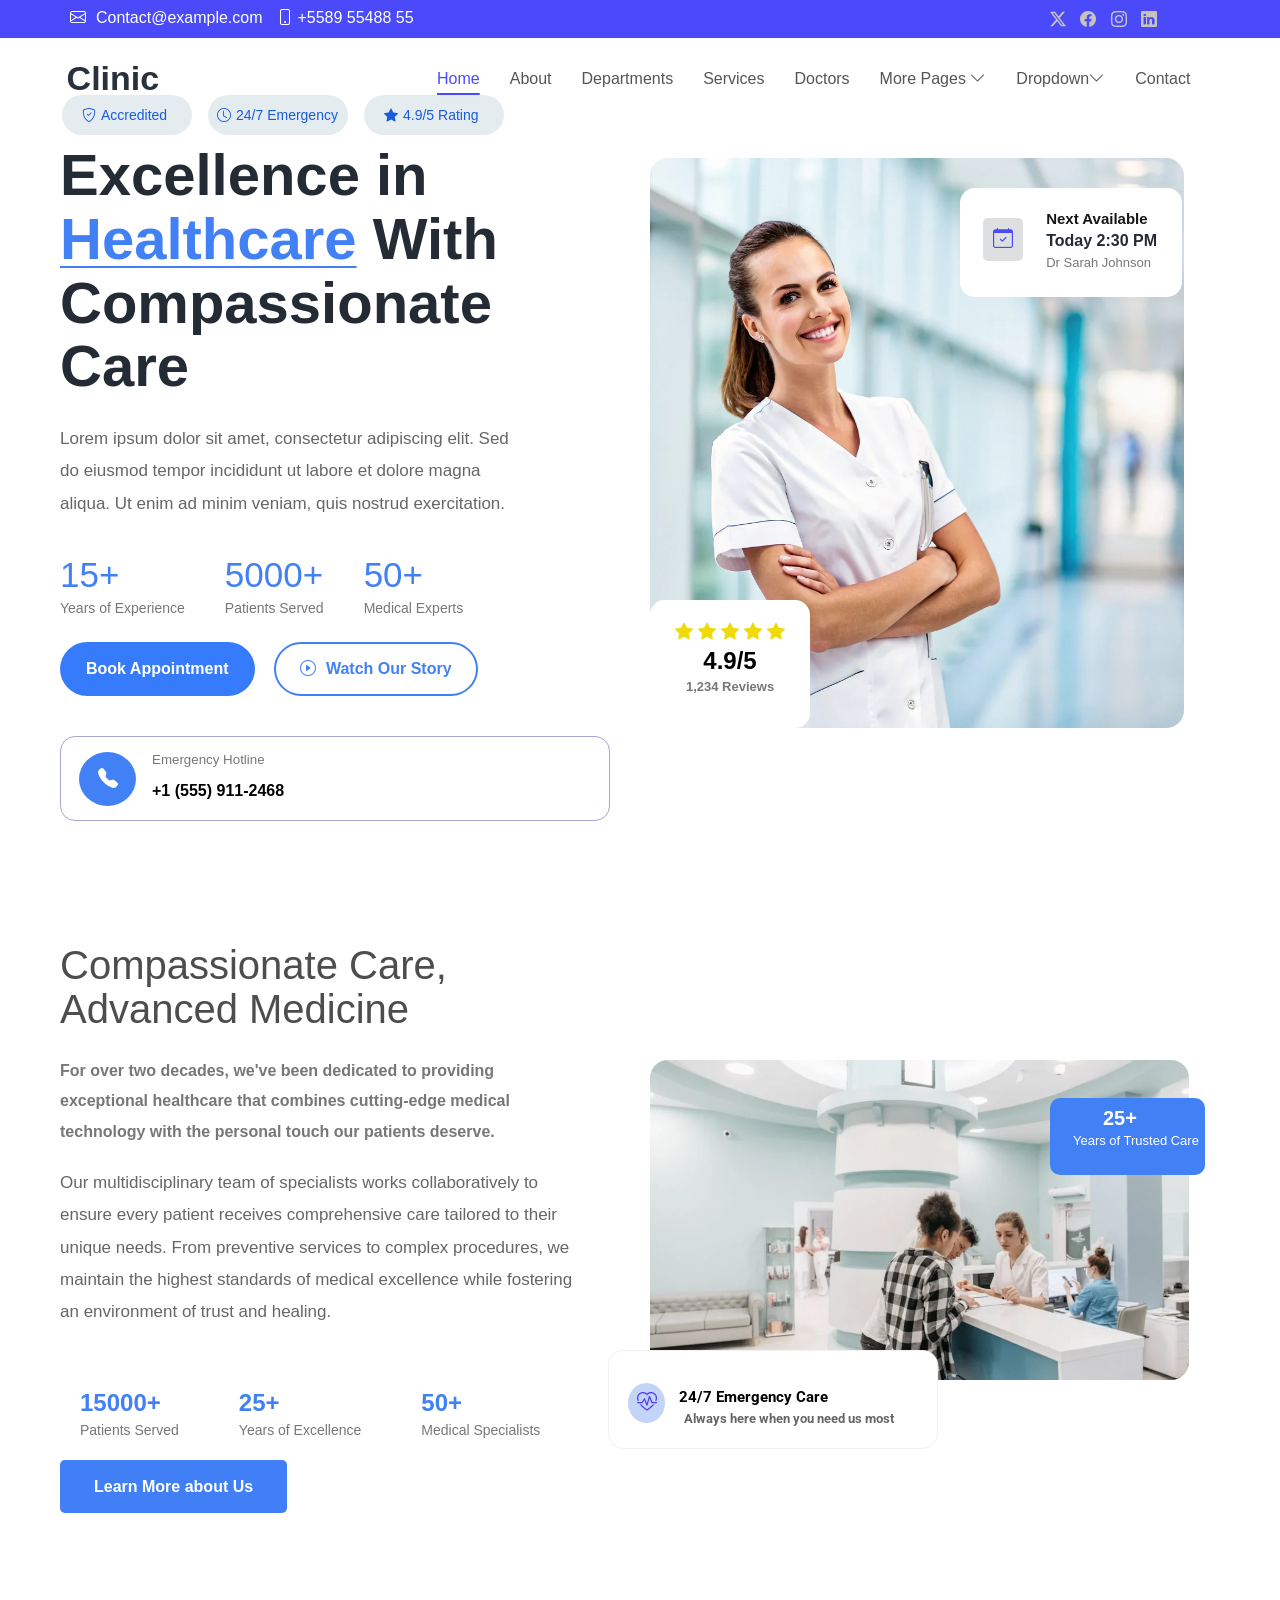
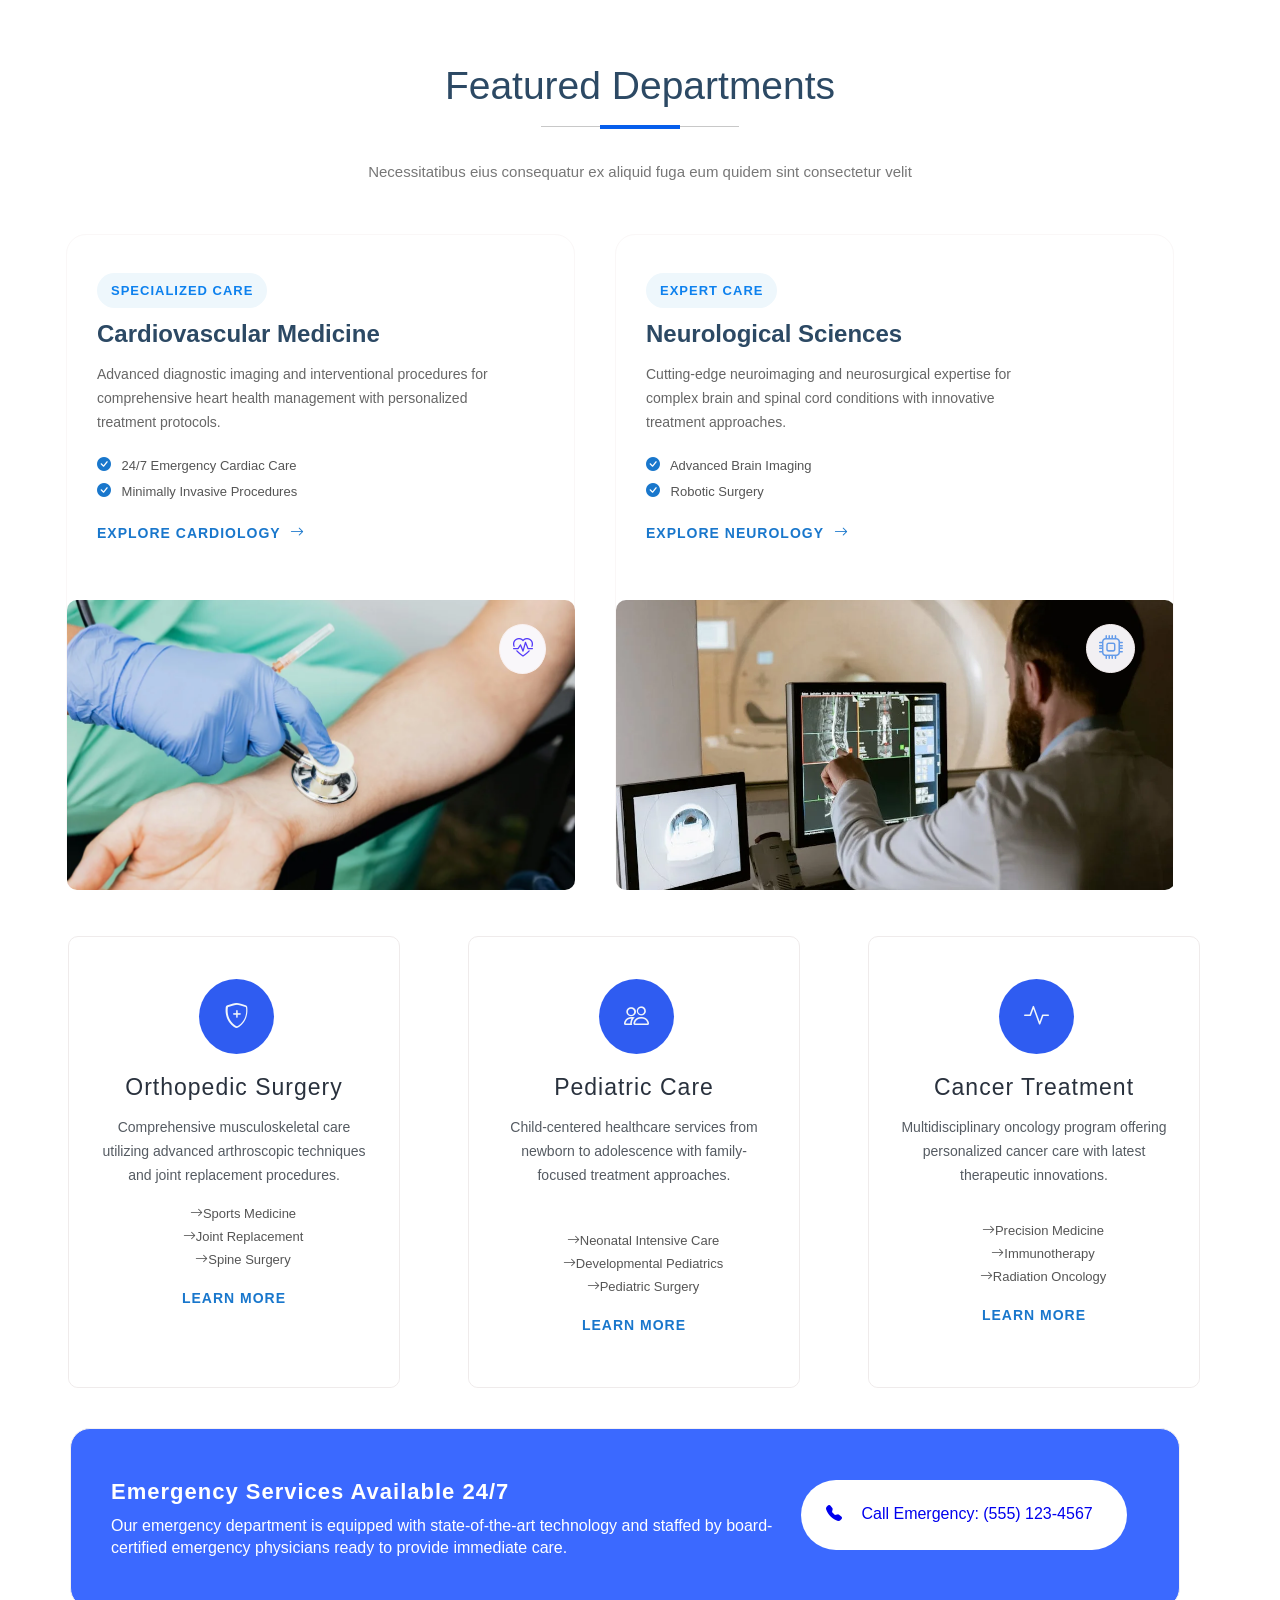
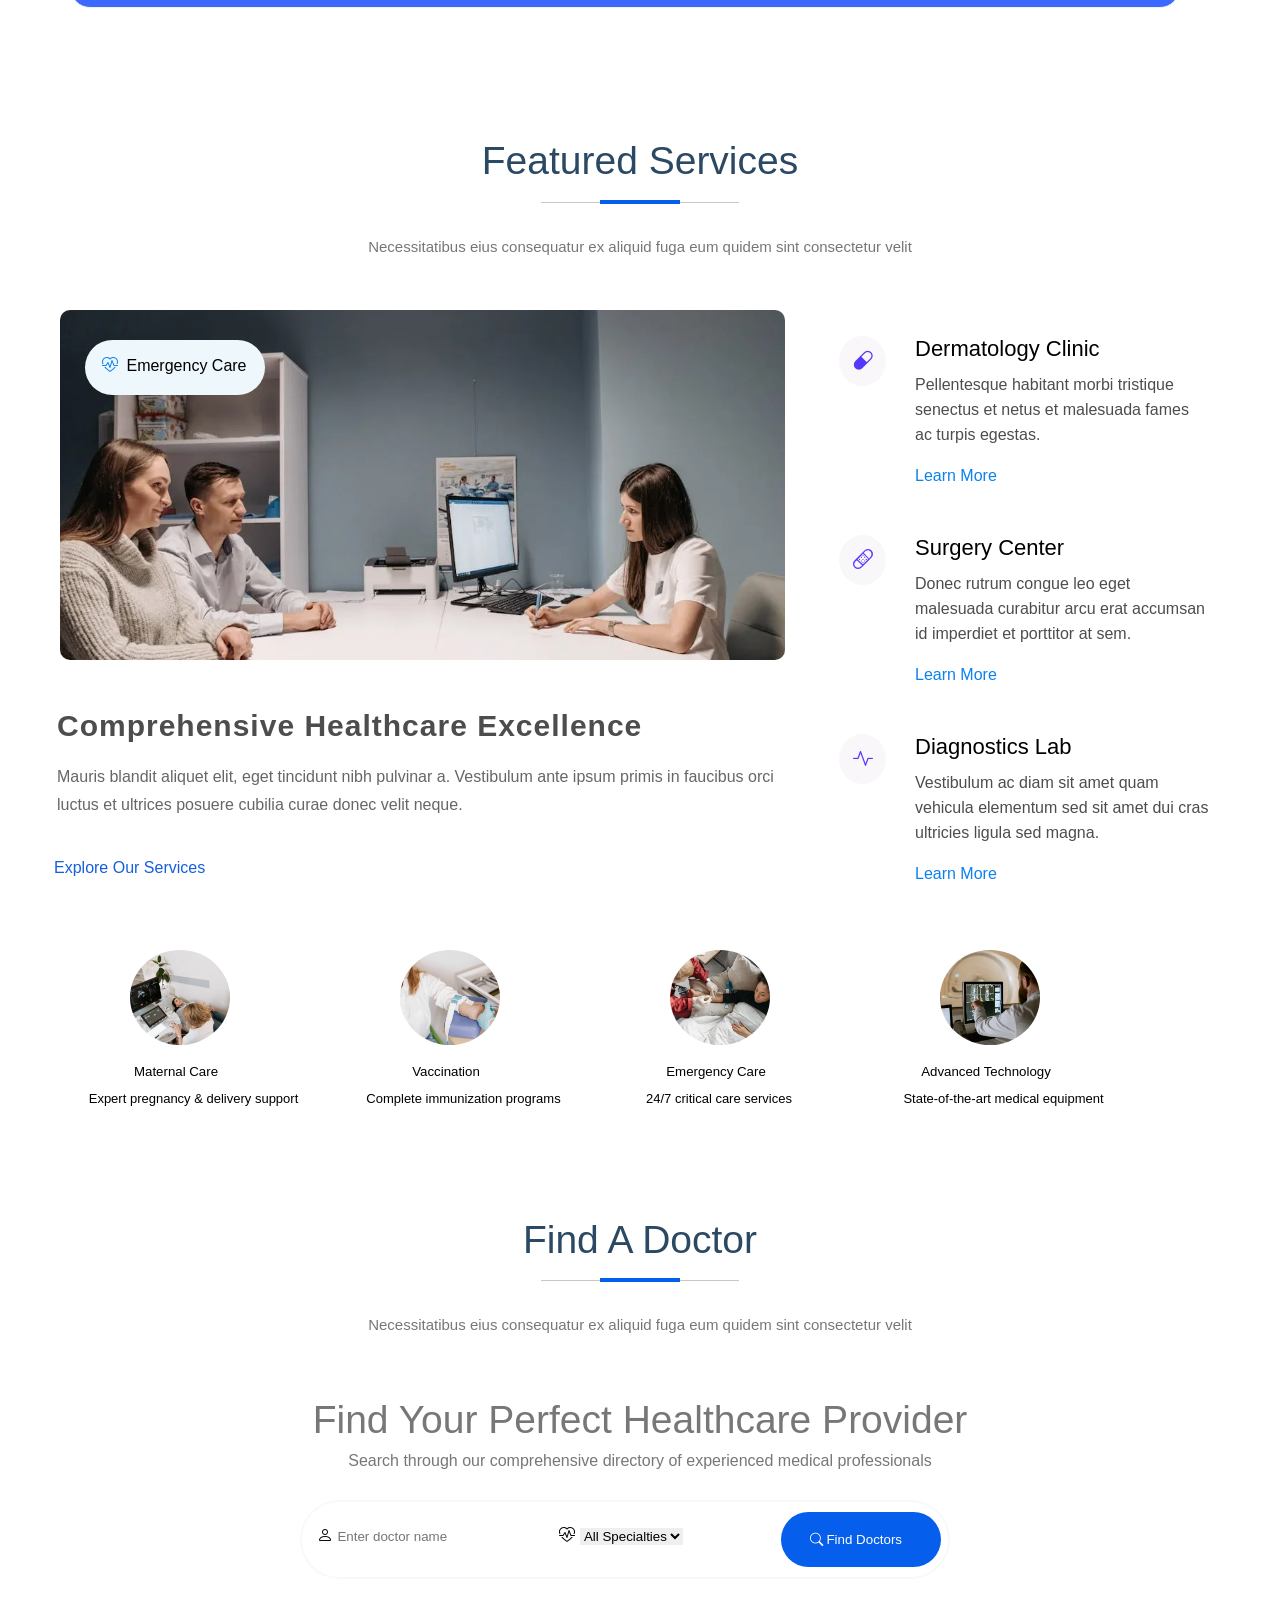
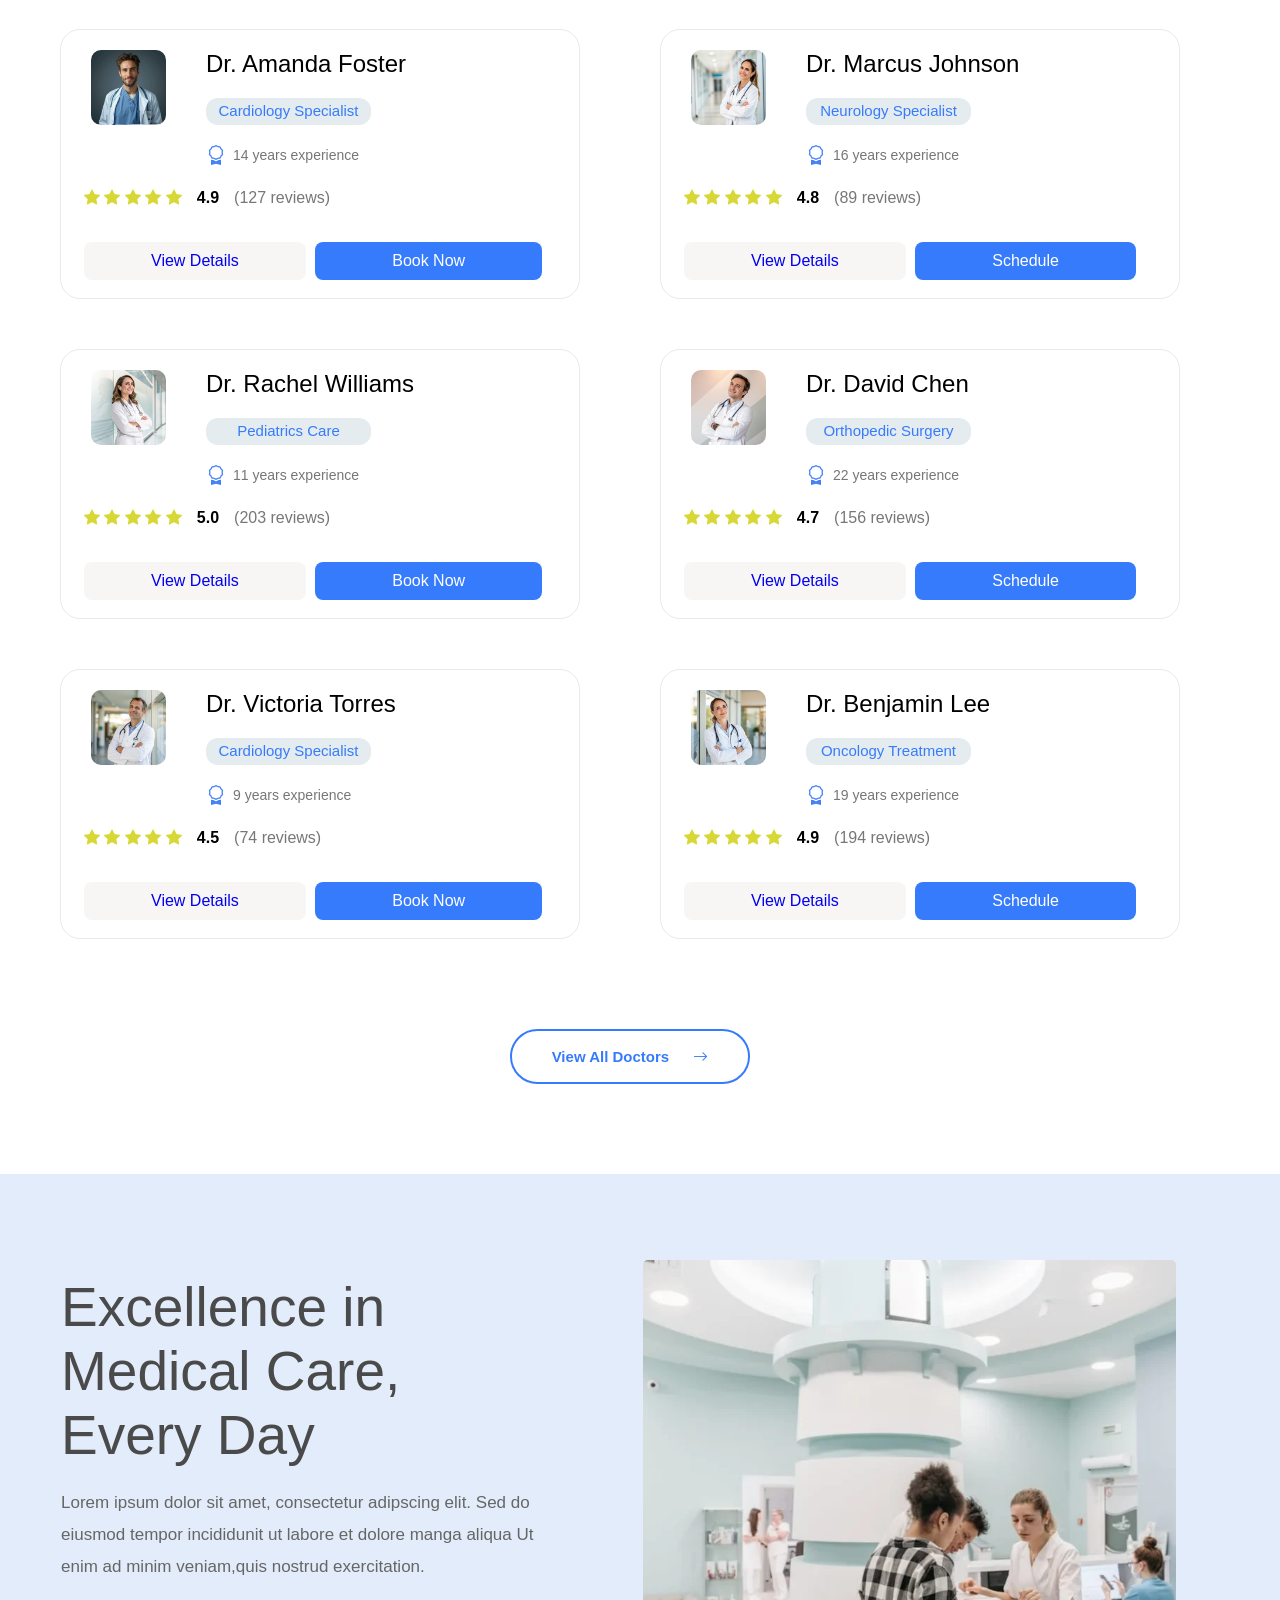
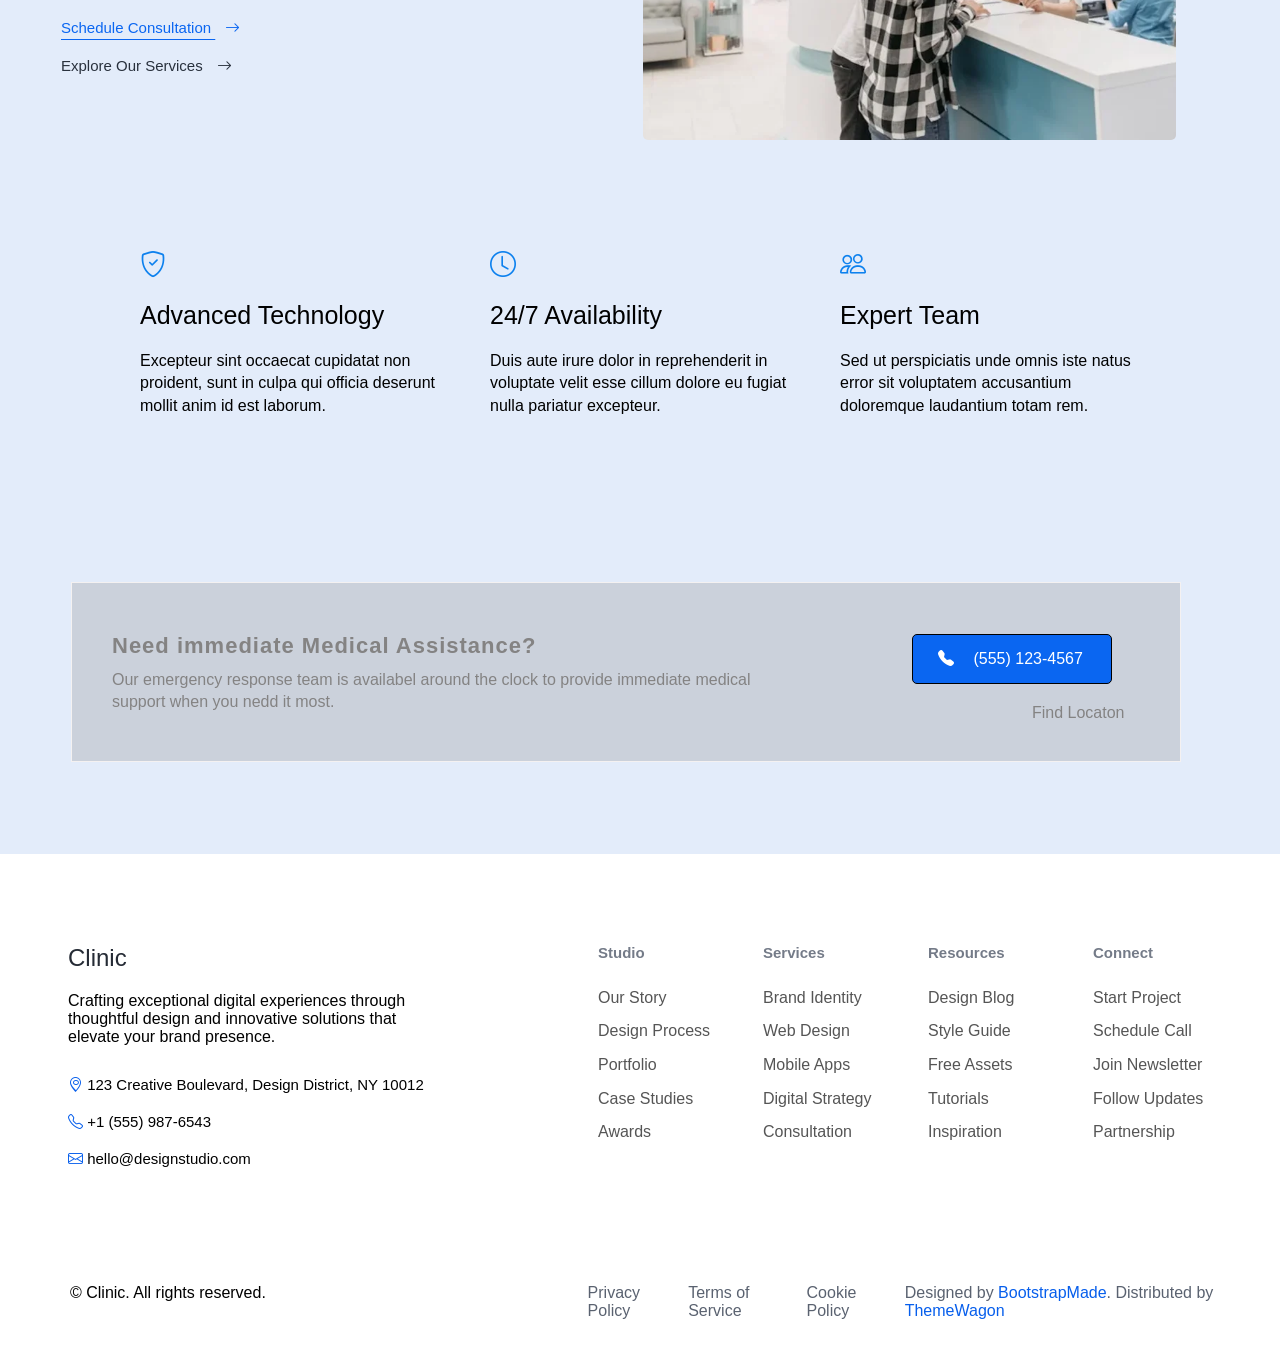
==== commit 71fd83a5: "project" ====
--- a/clinic/index.html
+++ b/clinic/index.html
@@ -11,8 +11,6 @@
 
 <body>
   <div class="header1">
-
-
     <a href="#" id="contact"><i class="bi bi-envelope d-flex align-items-center"></i><span
         id="number">Contact@example.com</span></a>
     <i class="bi bi-phone"></i>
@@ -32,9 +30,9 @@
     <nav>
       <a href="#" class="home">Home</a>
       <a href="./HTML/About.html">About</a>
-      <a href="#">Departments</a>
-      <a href="#">Services</a>
-      <a href="#">Doctors</a>
+      <a href="./HTML/Department.html">Departments</a>
+      <a href="./HTML/service.html">Services</a>
+      <a href="./HTML/Doctor.html">Doctors</a>
       <div class="dropdown">
         <a href="#">More Pages <i class="bi bi-chevron-down"></i></a>
         <div class="dropdown-menu">
@@ -72,7 +70,7 @@
         </div>
       </div>
 
-      <a href="#">Contact</a>
+      <a href="./HTML/Contact.html">Contact</a>
 
     </nav>
   </header>
@@ -907,8 +905,8 @@
           <div class="emergency-content1">
             <h3>Need immediate Medical Assistance?</h3>
             <p>Our emergency response team is availabel around the clock to provide immediate medical
-              support when you nedd it most. 
-              </p>
+              support when you nedd it most.
+            </p>
           </div>
         </div>
         <div class="emr1">
@@ -917,11 +915,120 @@
             (555) 123-4567
           </a>
         </div>
-        <div class="find"><p>Find Locaton</p></div>
-        
+        <div class="find">
+          <p>Find Locaton</p>
+        </div>
+
       </div>
     </div>
   </section>
+
+  <!----Footer-->
+  <footer>
+    <div class="container1">
+      <div class="brand-section">
+        <a href="./index.html" class="">
+          <span class="sitename">Clinic</span>
+        </a>
+        <p class="brand-description">Crafting exceptional digital experiences through thoughtful design and
+          innovative solutions that elevate your brand presence.
+        </p>
+
+        <div class="contact-info ">
+          <div class="contact-item">
+            <i class="bi bi-geo-alt"></i>
+            <span>123 Creative Boulevard, Design District, NY 10012</span>
+          </div>
+          <div class="contact-item">
+            <i class="bi bi-telephone"></i>
+            <span>+1 (555) 987-6543</span>
+          </div>
+          <div class="contact-item">
+            <i class="bi bi-envelope"></i>
+            <span>hello@designstudio.com</span>
+          </div>
+        </div>
+      </div>
+
+      <div class="footer">
+
+        <div class="nav-column">
+          <h6>Studio</h6>
+          <nav class="footer-nav">
+            <a href="#!">Our Story</a>
+            <a href="#!">Design Process</a>
+            <a href="#!">Portfolio </a><br>
+            <a href="#!">Case Studies</a>
+            <a href="#!">Awards</a>
+          </nav>
+        </div>
+
+        <div class="nav-column">
+          <h6>Services</h6>
+          <nav class="footer-nav">
+            <a href="#!">Brand Identity</a>
+            <a href="#!">Web Design</a>
+            <a href="#!">Mobile Apps</a>
+            <a href="#!">Digital Strategy</a>
+            <a href="#!">Consultation</a>
+          </nav>
+        </div>
+
+        <div class="nav-column">
+          <h6>Resources</h6>
+          <nav class="footer-nav">
+            <a href="#!">Design Blog</a>
+            <a href="#!">Style Guide</a>
+            <a href="#!">Free Assets</a>
+            <a href="#!">Tutorials</a>
+            <a href="#!">Inspiration</a>
+          </nav>
+        </div>
+
+        <div class="nav-column">
+          <h6>Connect</h6>
+          <nav class="footer-nav">
+            <a href="#!">Start Project</a>
+            <a href="#!">Schedule Call</a>
+            <a href="#!">Join Newsletter</a>
+            <a href="#!">Follow Updates</a>
+            <a href="#!">Partnership</a>
+          </nav>
+        </div>
+      </div>
+    </div>
+
+
+
+
+    <div class="footer-bottom">
+
+
+      <div class="site">
+        <div class="copyright">
+          <p>© <span class="sitename">Clinic</span>. All rights reserved.</p>
+        </div>
+      </div>
+
+
+      <div class="legal-links">
+        <a href="#!">Privacy Policy</a>
+        <a href="#!">Terms of Service</a>
+        <a href="#!">Cookie Policy</a>
+        <div class="credits">
+
+          Designed by <a href="https://bootstrapmade.com/">BootstrapMade</a>. Distributed by <a
+            href="https://themewagon.com" target="_blank">ThemeWagon</a>
+        </div>
+
+      </div>
+
+
+    </div>
+
+
+
+  </footer>
 </body>
 
 </html>
--- a/clinic/CSS/style.css
+++ b/clinic/CSS/style.css
@@ -1963,11 +1963,11 @@
     border: 1px solid #e3ecfa;
     background-color: #e3ecfa;
     height: 1280px;
-   
+
 
     .page1 {
 
-margin-top: 100px;
+        margin-top: 100px;
         display: flex;
 
 
@@ -1981,7 +1981,7 @@
         padding-left: 60px;
 
         h1 {
-color: #4a4a4b;
+            color: #4a4a4b;
             width: 500px;
             font-size: 55px;
             font-weight: 400;
@@ -2038,97 +2038,213 @@
         }
 
     }
-    .box{
-display: flex;
-margin-top: 100px;
-justify-content: center;
-gap: 50px;
-.advance{
-    /* border: 1px solid blue; */
-    height: 200px;
-    width: 300px;
-}
-.expert{
-    margin-top: 10px;
-    h3{
-        font-size: 25px;
+
+    .box {
+        display: flex;
+        margin-top: 100px;
+        justify-content: center;
+        gap: 50px;
+
+        .advance {
+            /* border: 1px solid blue; */
+            height: 200px;
+            width: 300px;
+        }
+
+        .expert {
+            margin-top: 10px;
+
+            h3 {
+                font-size: 25px;
+                margin-top: 20px;
+                font-weight: 400;
+            }
+
+            p {
+                margin-top: 20px;
+                line-height: 1.4;
+                font-weight: 300;
+
+            }
+
+            .feature-icon {
+                font-size: 26px;
+                color: #0d81ee;
+
+            }
+        }
+
+    }
+
+    .emergency-banner1 {
+        border: 1px solid rgb(244, 241, 241);
+        /* border-radius: 20px; */
+        width: 1110px;
+        margin-left: 70px;
+        margin-top: -300px;
+        height: 180px;
+        background-color: #cbd1db;
+        padding-top: 20px;
+    }
+
+    .emergency-content1 {
+        /* border: 1px solid white; */
+        width: 670px;
+        margin-top: 30px;
+        margin-left: 40px;
+
+        h3 {
+            color: rgb(132, 131, 131);
+            margin-bottom: 10px;
+            letter-spacing: 1px;
+            font-size: 22px;
+            font-family: 200;
+        }
+
+        p {
+            color: rgb(132, 131, 131);
+            line-height: 22px;
+        }
+    }
+
+    .emr1 {
+        /* border: 1px solid rgb(10, 16, 12); */
+        border: 1px solid black;
+        border-radius: 5px;
+        width: 200px;
+        margin-left: 840px;
+        margin-top: -79px;
+        height: 50px;
+        padding-top: 15px;
+        /* border-radius: 35px; */
+        padding-left: 25px;
+        padding-right: 15px;
+        background-color: #0a66f1;
+
+
+        i {
+            margin-right: 15px;
+
+        }
+
+        .emergency-btn1 {
+            text-decoration: none;
+            color: white;
+
+        }
+    }
+
+    .find {
         margin-top: 20px;
-        font-weight: 400;
-    }
-    p{
-       margin-top: 20px; 
-       line-height: 1.4; 
-       font-weight: 300;
+        margin-left: 960px;
+        color: rgb(132, 131, 131);
+    }
+}
+
+.container1 {
+    display: flex;
+    gap: 90px;
+    margin-top: 90px;
+   
+
+height: 300px;
+    .footer {
+        gap: 50px;
+        margin-left: 60px;
+        display: flex;
+        align-items: flex-start;
+        .nav-column {
+        display: inline-block;
+        /* border: 1px solid black; */
+        width: 115px;
+        height: 220px;
+        h6{
+            font-size: 15px;
+             color: #747b88;
+             font-family: 100;
+        }
+
+    }
+     .footer-nav {
+        /* text-align: center; */
+        margin-top: 20px;
+        display:inline-block;
+     line-height: 2.1;
+        
+    }
+    .footer-nav a{
+            transition: transform 1s ease;
+        }
+        .footer-nav a:hover{
+            transform: translateX(-8px);
+        }
        
     }
-    .feature-icon{
-        font-size: 26px;
-        color: #0d81ee;
+    
+
+    
+
+   
+
+    .brand-section {
+        a {
+            color: #252b35;
+            text-decoration: none;
+        }
+
+        .sitename {
+            font-size: 24px;
+
+        }
+
+        /* border: 1px solid blue; */
+        width: 380px;
+        margin-left: 68px;
+
+        .brand-description {
+            margin-top: 20px;
+        }
+
+        .contact-info {
+            margin-top: 30px;
+
+            .contact-item {
+                font-size: 15px;
+                margin-top: 20px;
+
+                i {
+                    color: #065eec;
+                }
+            }
+        }
+    }
+}
+.footer-bottom{
+    margin-top: 40px;
+    display: flex;
+    gap: 200px;
+    
+    
+    height: 70px;
+    .site{
+        margin-left: 70px;
         
-    }
-}
-
-    }
-    .emergency-banner1 {
-    border: 1px solid rgb(244, 241, 241);
-    /* border-radius: 20px; */
-    width: 1110px;
-    margin-left: 70px;
-    margin-top: -300px;
-    height: 180px;
-    background-color: #cbd1db;
-    padding-top: 20px;
-}
-
-.emergency-content1 {
-    /* border: 1px solid white; */
-    width: 670px;
-    margin-top: 30px;
-    margin-left: 40px;
-
-    h3 {
-        color: rgb(132, 131, 131);
-        margin-bottom: 10px;
-        letter-spacing: 1px;
-        font-size: 22px;
-        font-family: 200;
-    }
-
-    p {
-        color: rgb(132, 131, 131);
-        line-height: 22px;
-    }
-}
-
-.emr1 {
-    /* border: 1px solid rgb(10, 16, 12); */
-     border: 1px solid black;
-         border-radius: 5px;  
-    width: 200px;
-    margin-left: 840px;
-    margin-top: -79px;
-    height: 50px;
-    padding-top: 15px;
-    /* border-radius: 35px; */
-    padding-left: 25px;
-    padding-right: 15px;
-    background-color: #0a66f1;
-   
-
-    i {
-        margin-right: 15px;
-
-    }
-
-    .emergency-btn1 {
-        text-decoration: none;
-         color: white;
-        
-    }
-}
-.find{
-    margin-top: 20px;
-    margin-left: 960px;
-     color: rgb(132, 131, 131);
-}
+        width: 220px;
+    }
+    .legal-links{
+        display: flex;
+        gap: 10px;
+        width: 700px;
+        margin-left: 100px;
+a{
+    text-decoration: none;
+    color: #5a6270;
+}
+    }
+    .credits{
+        color:#5a6270 ;
+        a{
+            color: #065eec;
+        }
+    }
 }
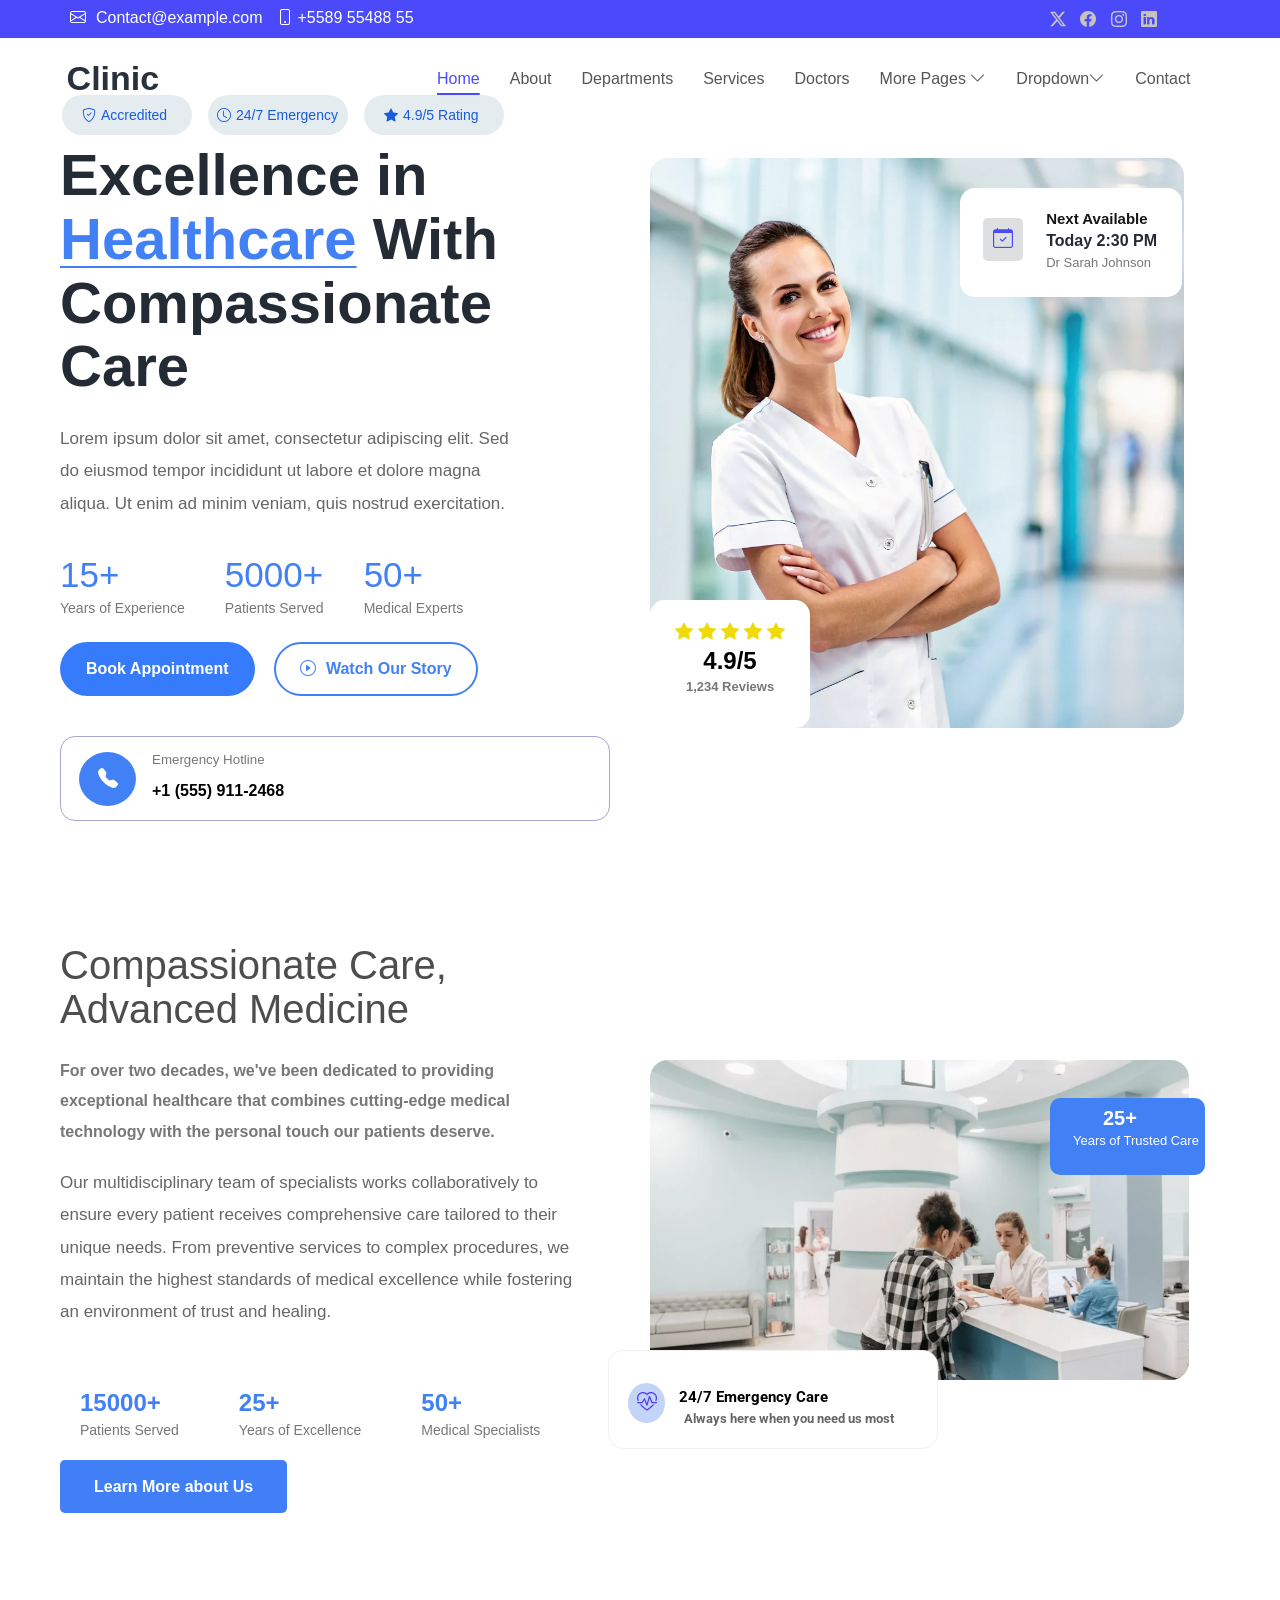
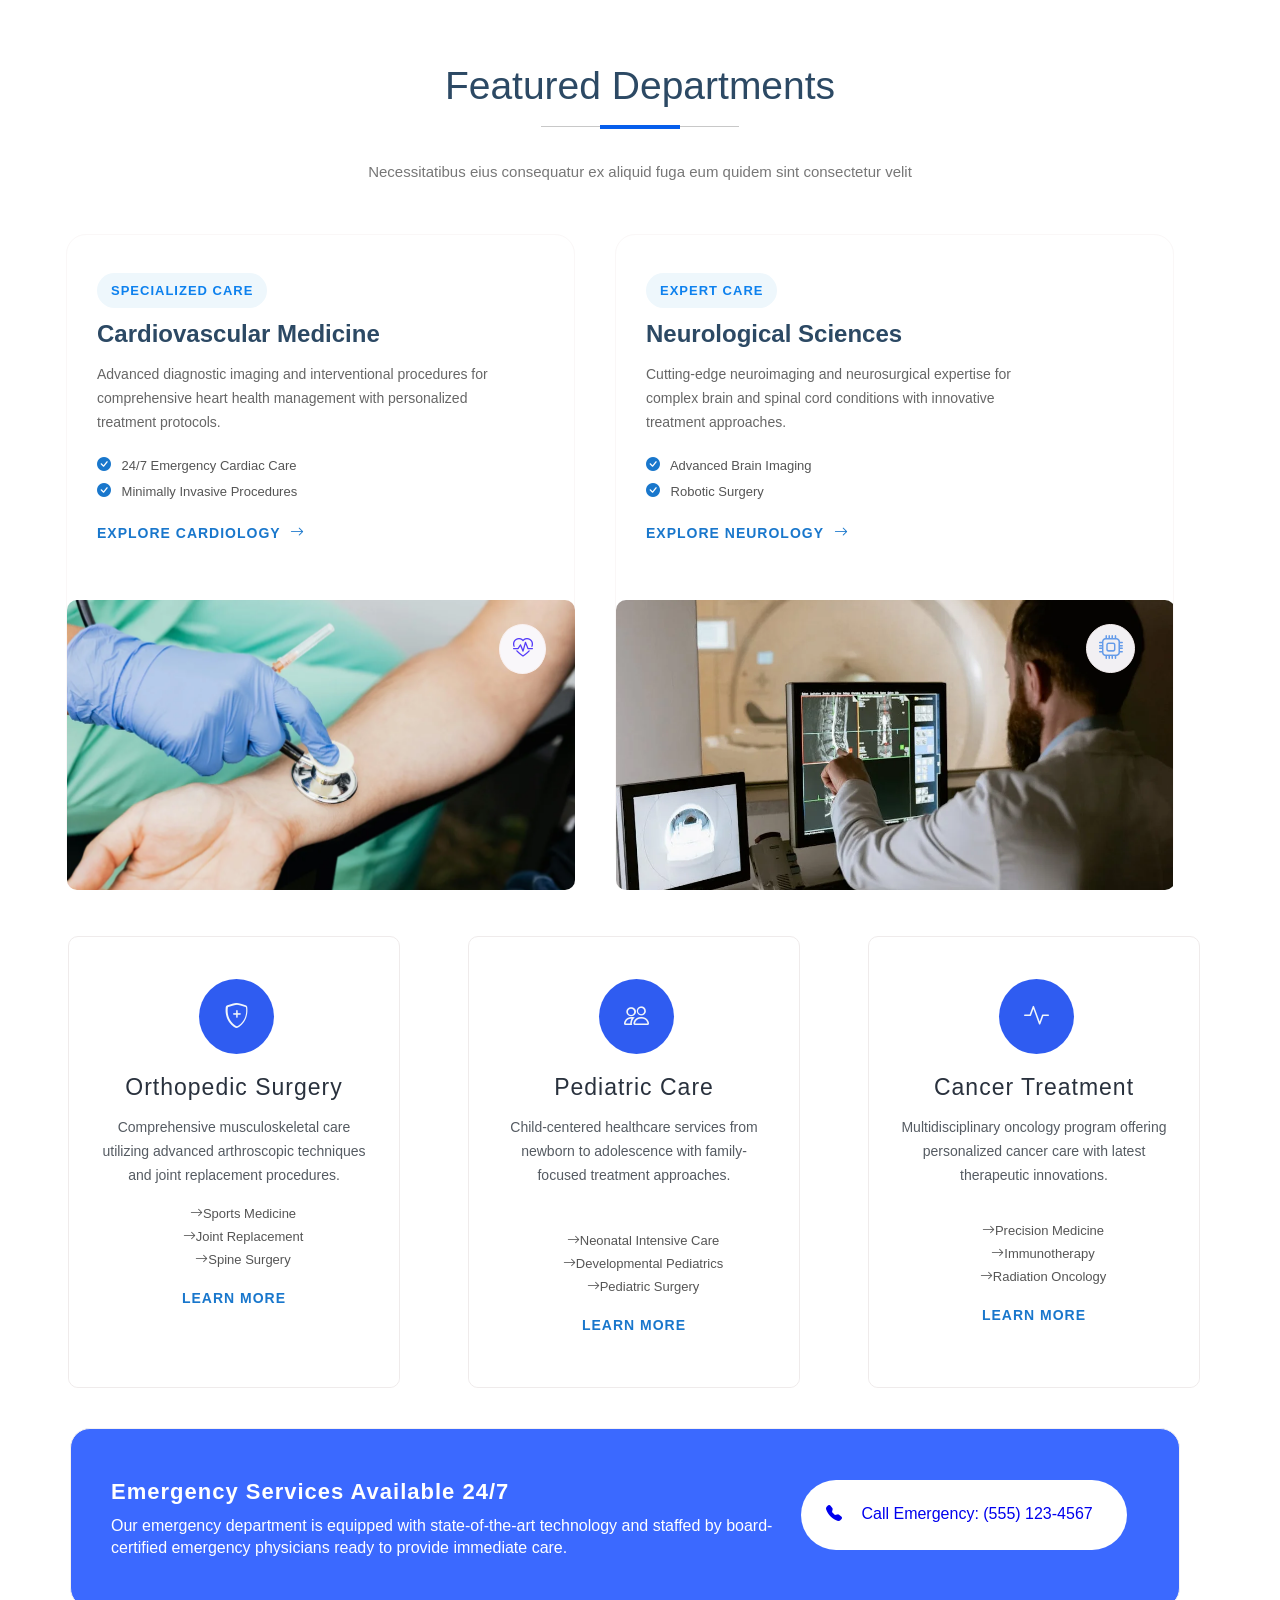
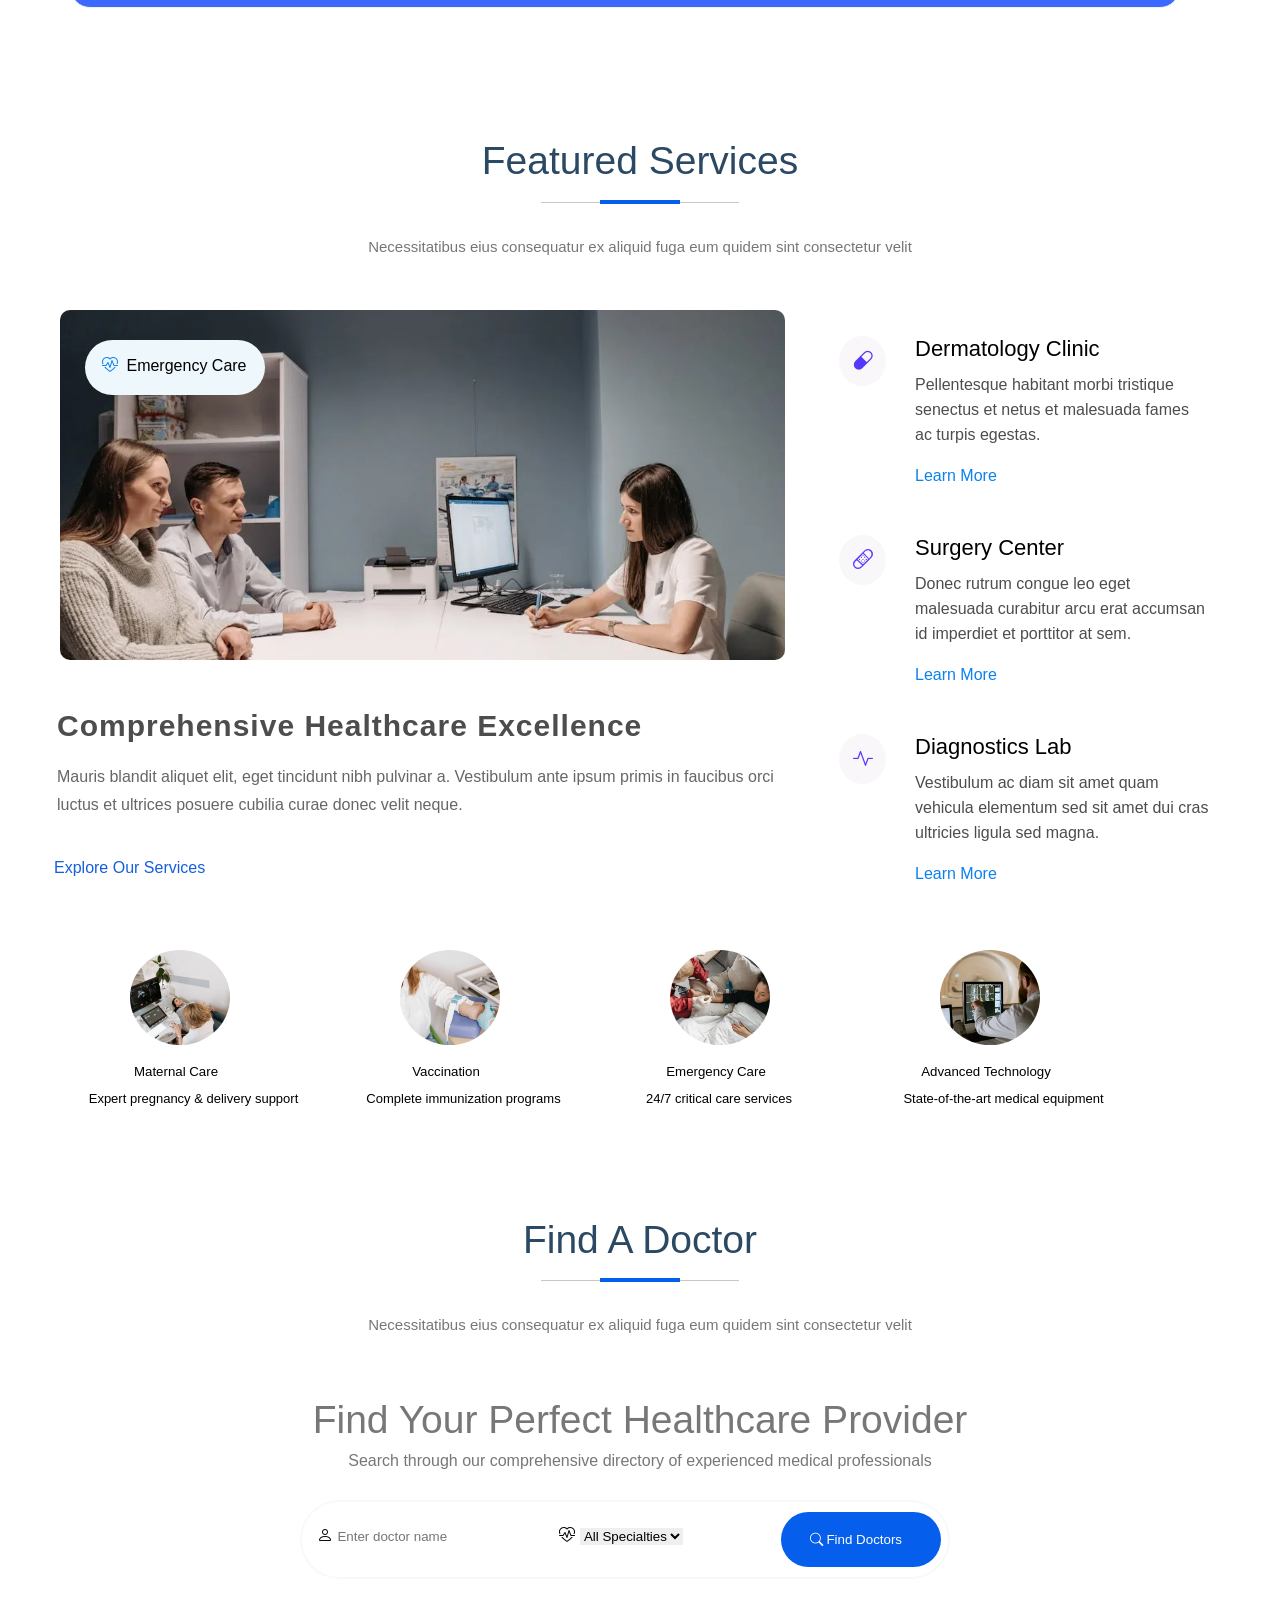
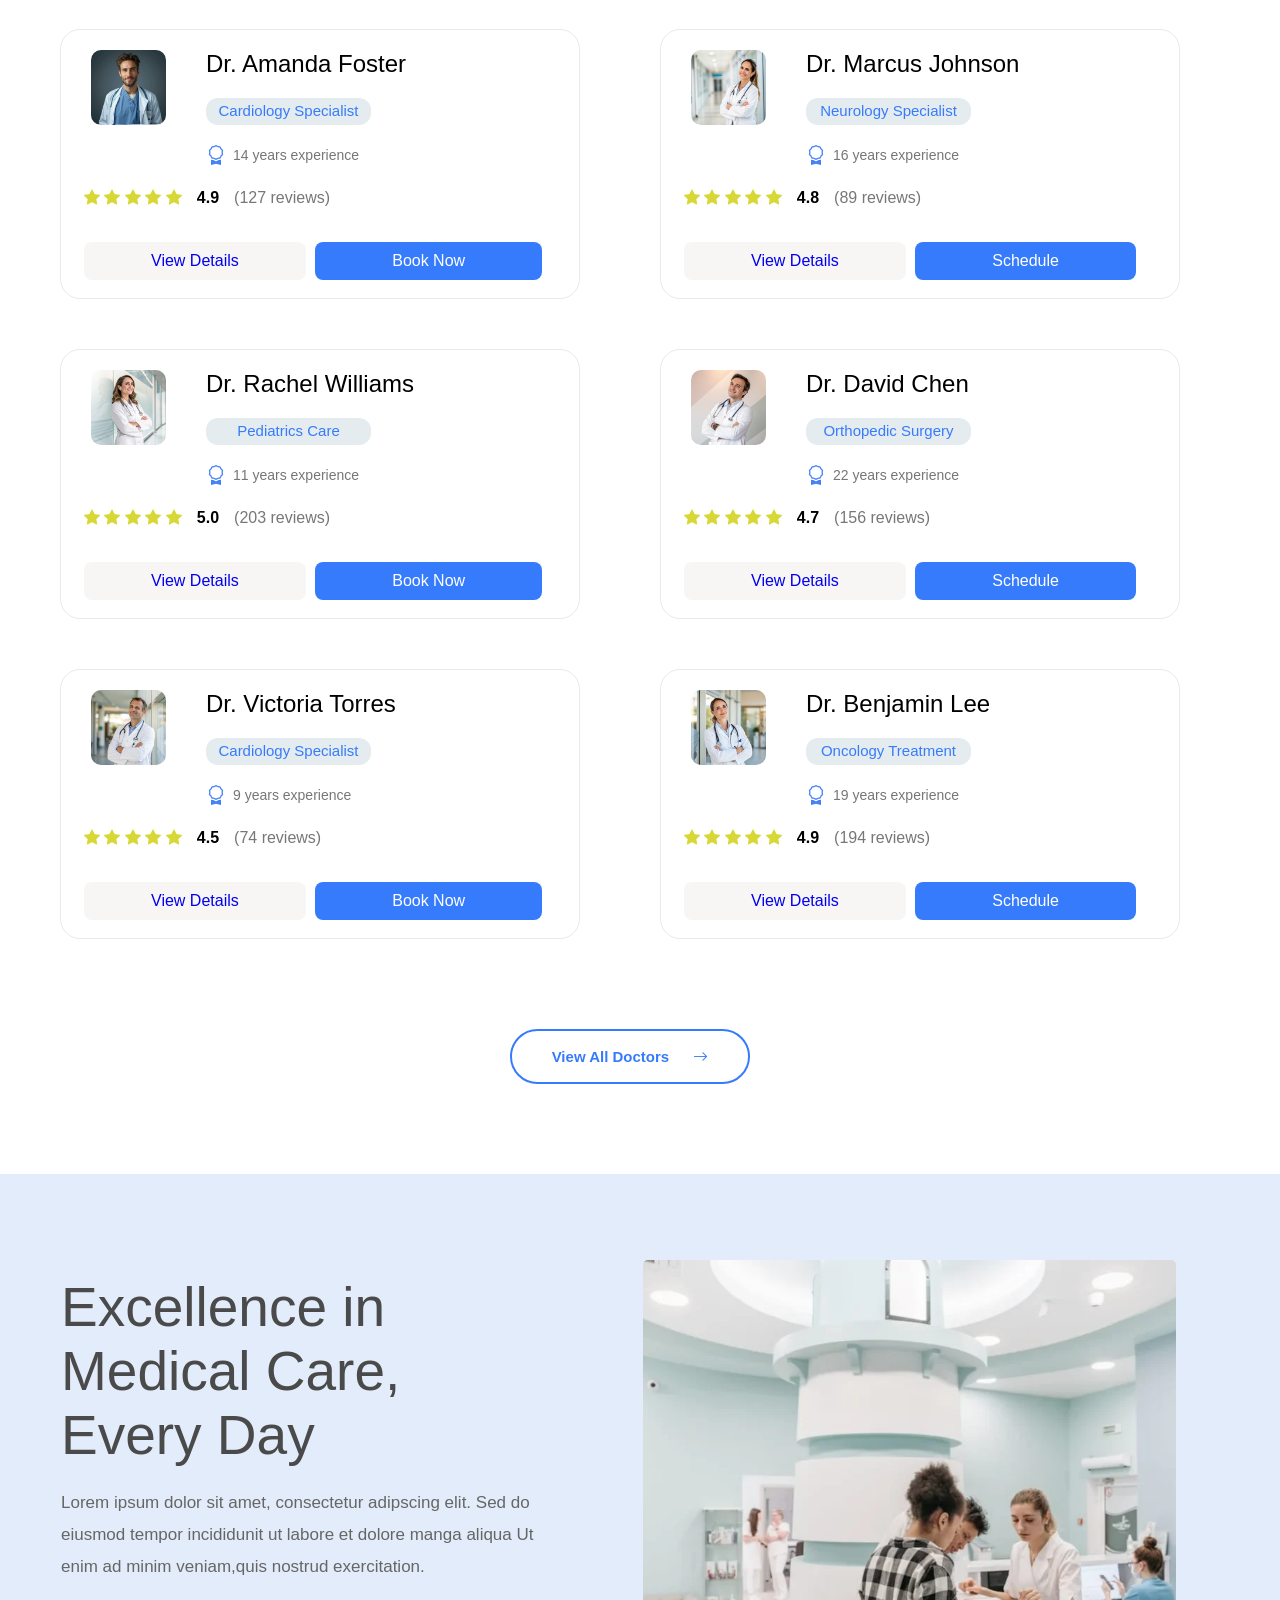
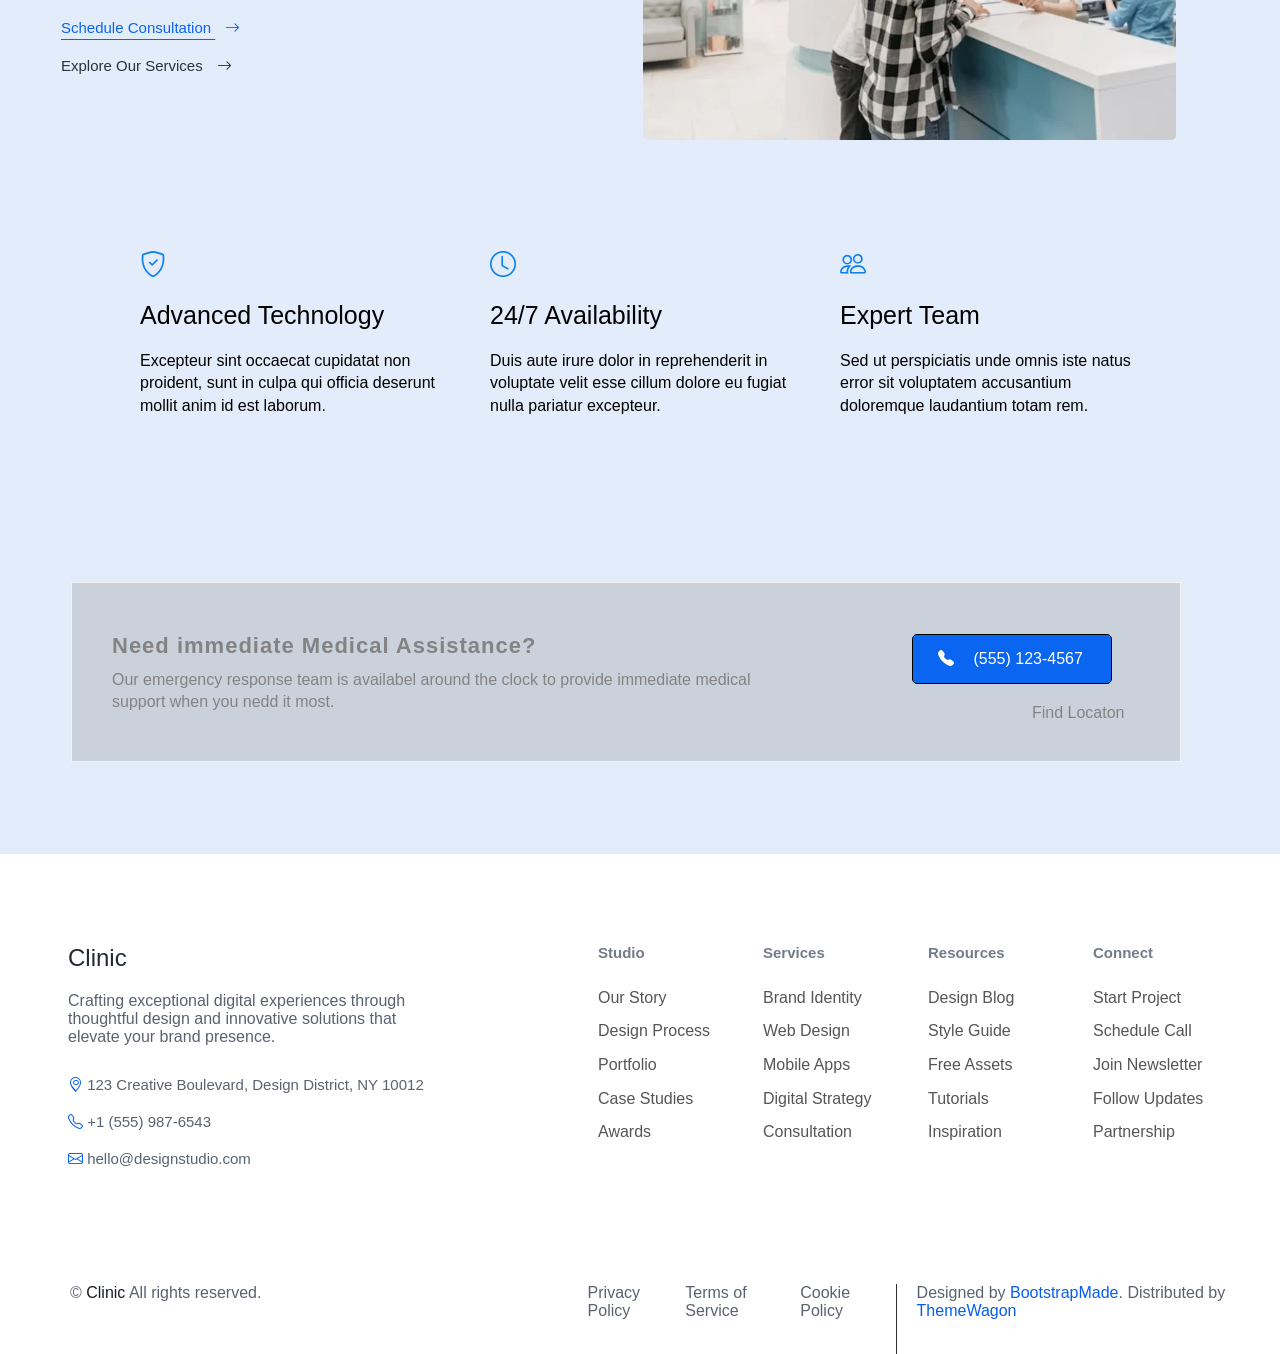
==== commit a0534cb4: "project" ====
--- a/clinic/index.html
+++ b/clinic/index.html
@@ -1006,7 +1006,7 @@
 
       <div class="site">
         <div class="copyright">
-          <p>© <span class="sitename">Clinic</span>. All rights reserved.</p>
+          <p>© <span class="sitename">Clinic</span> All rights reserved.</p>
         </div>
       </div>
 
--- a/clinic/CSS/style.css
+++ b/clinic/CSS/style.css
@@ -2196,6 +2196,9 @@
             font-size: 24px;
 
         }
+        p{
+            color: #5a6270 ;
+        }
 
         /* border: 1px solid blue; */
         width: 380px;
@@ -2211,7 +2214,7 @@
             .contact-item {
                 font-size: 15px;
                 margin-top: 20px;
-
+color: #5a6270 ;
                 i {
                     color: #065eec;
                 }
@@ -2240,11 +2243,29 @@
     text-decoration: none;
     color: #5a6270;
 }
+a:hover{
+    color: #065eec;
+}
     }
     .credits{
+        border-left: 1px solid rgb(49, 48, 48);
         color:#5a6270 ;
+        padding-left: 20px;
+        
         a{
             color: #065eec;
         }
+        a:hover{
+            text-decoration: underline;
+        }
+    }
+    .copyright{
+        .sitename{
+            color: #171d26;
+        }
+        p{
+            color:#5a6270 ;
+            
+        }
     }
 }
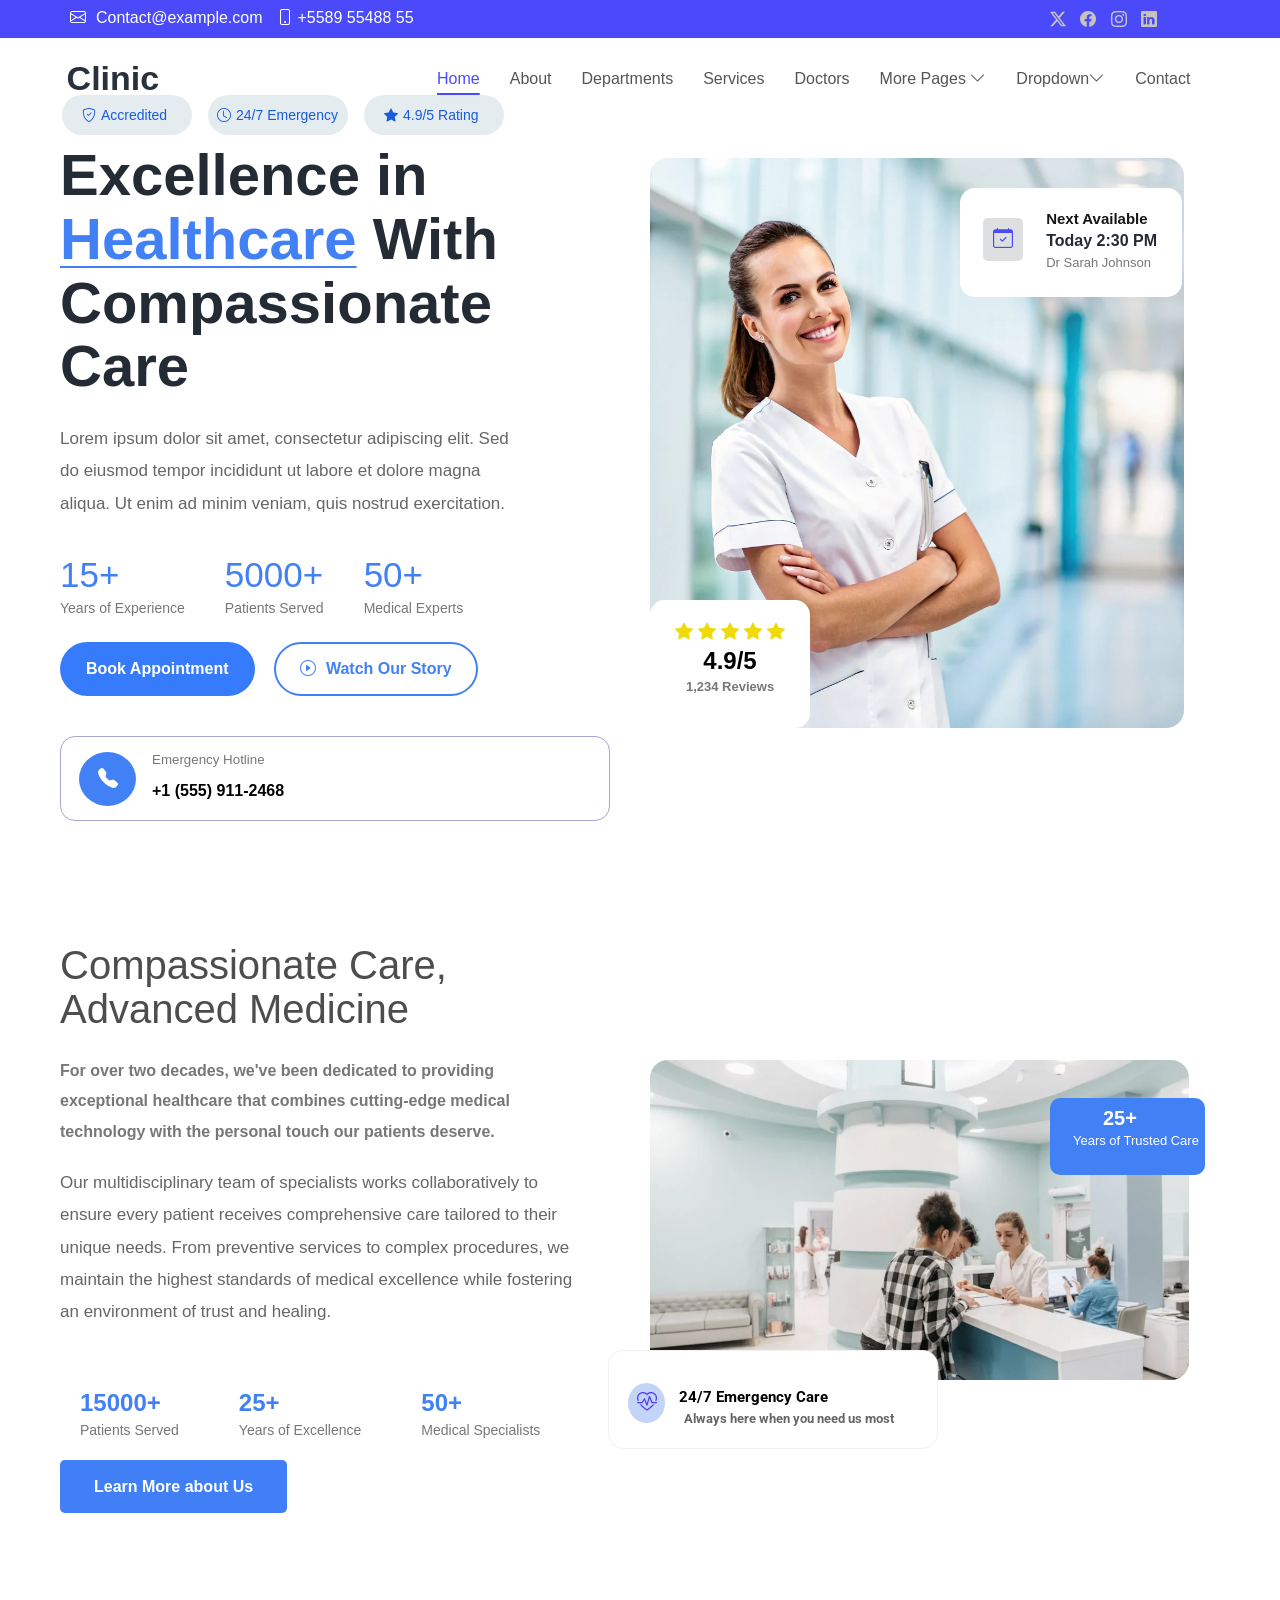
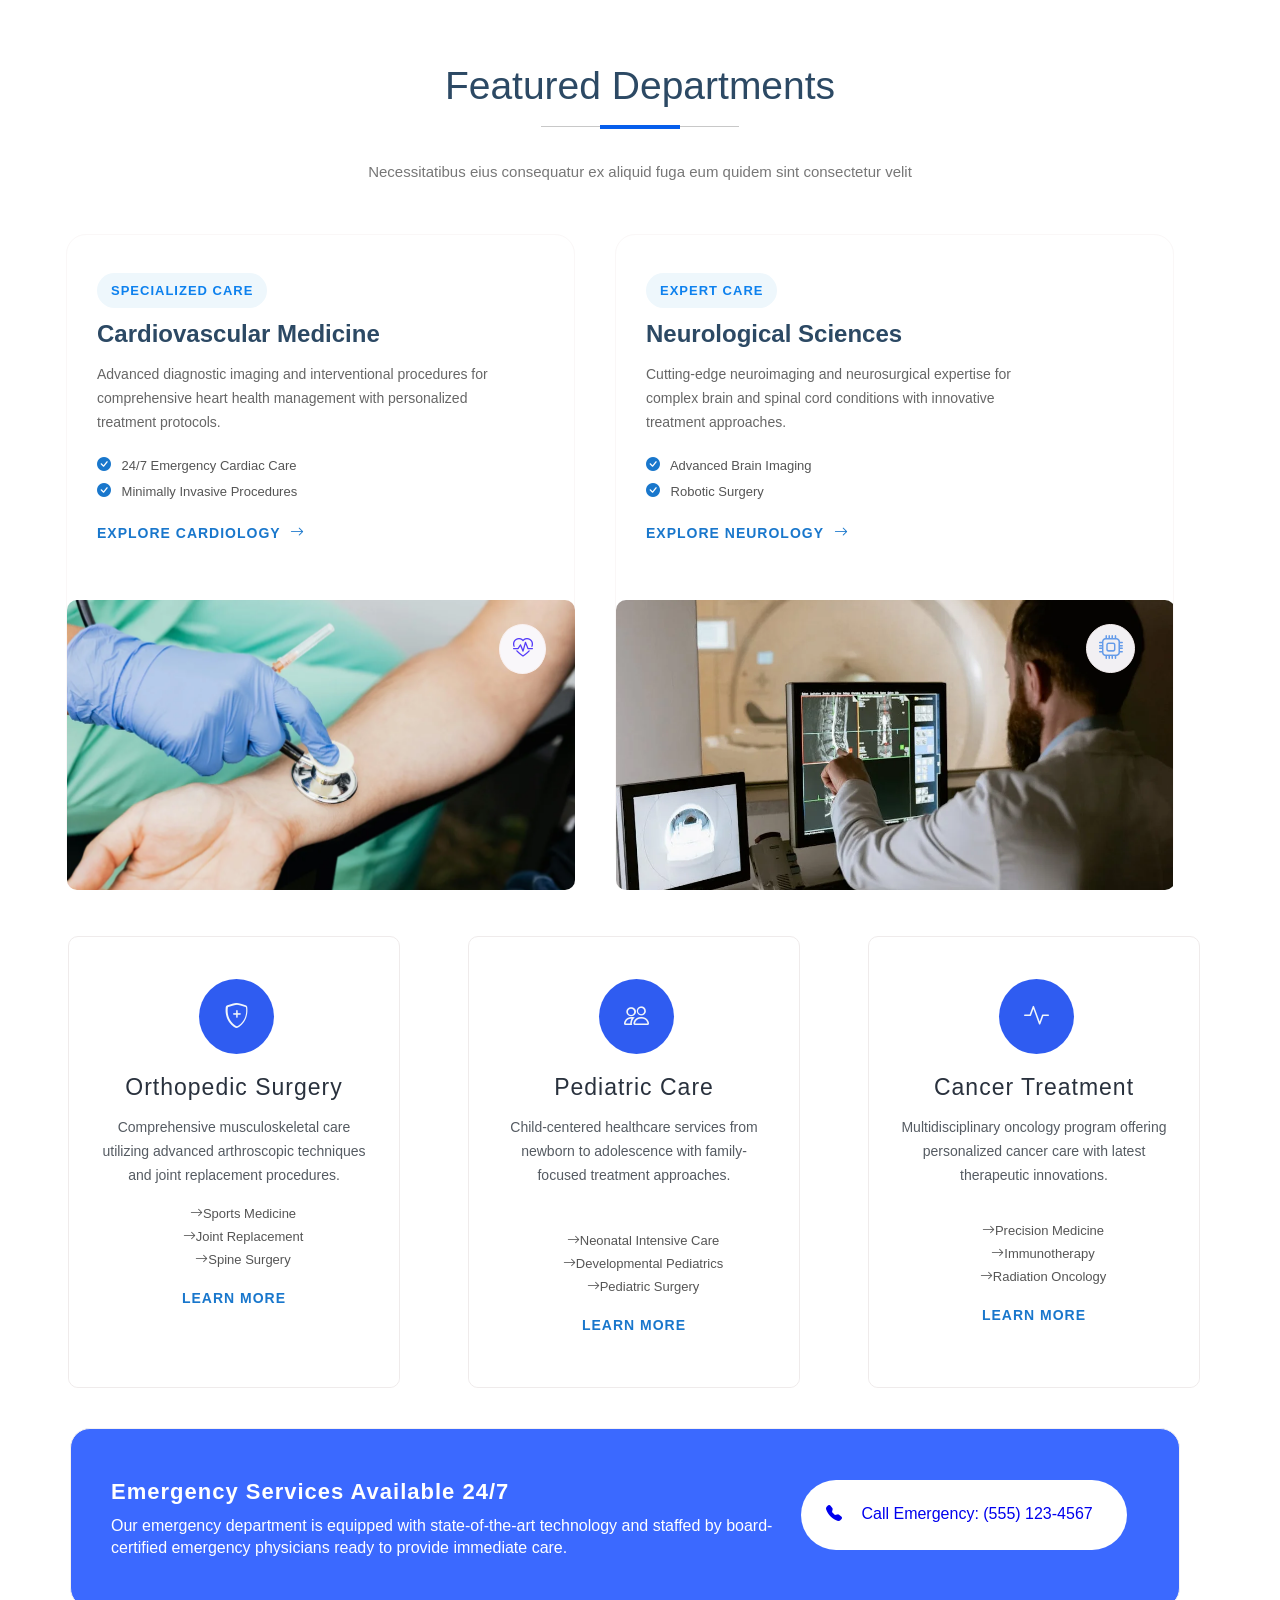
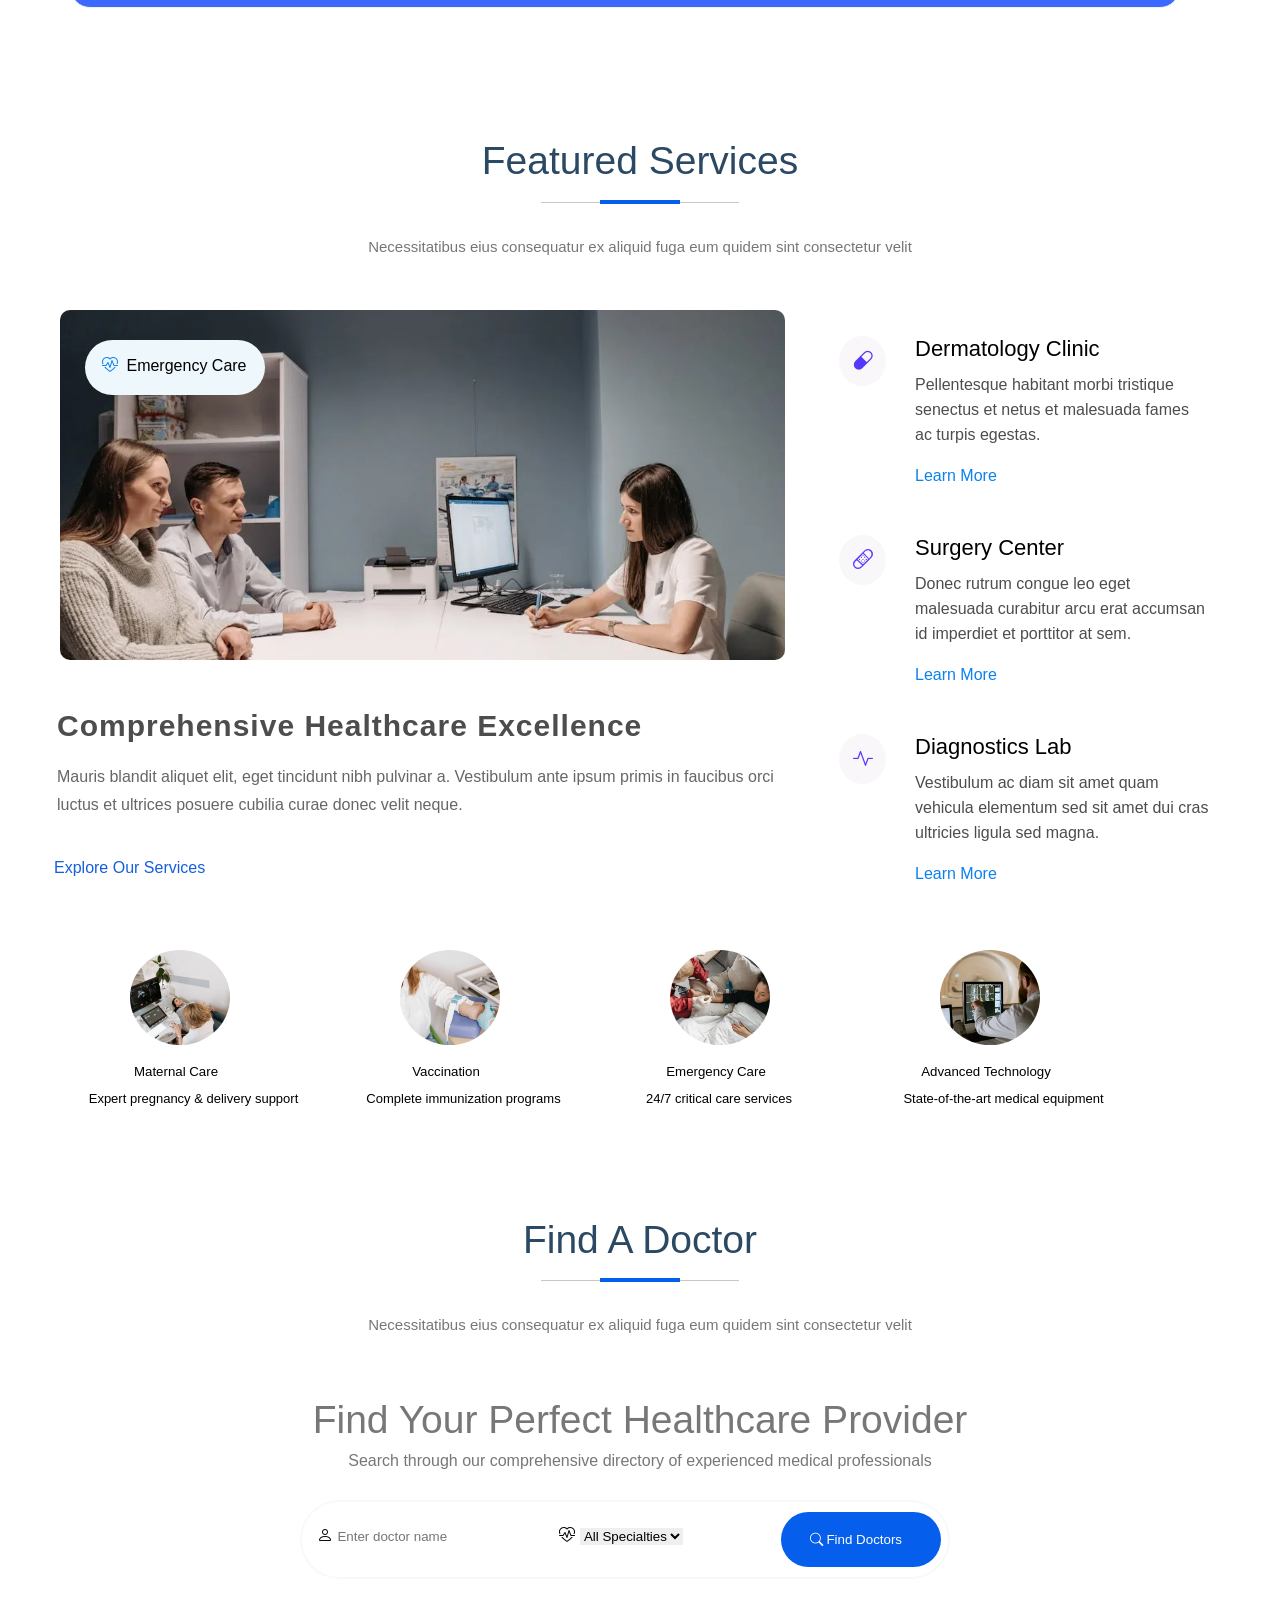
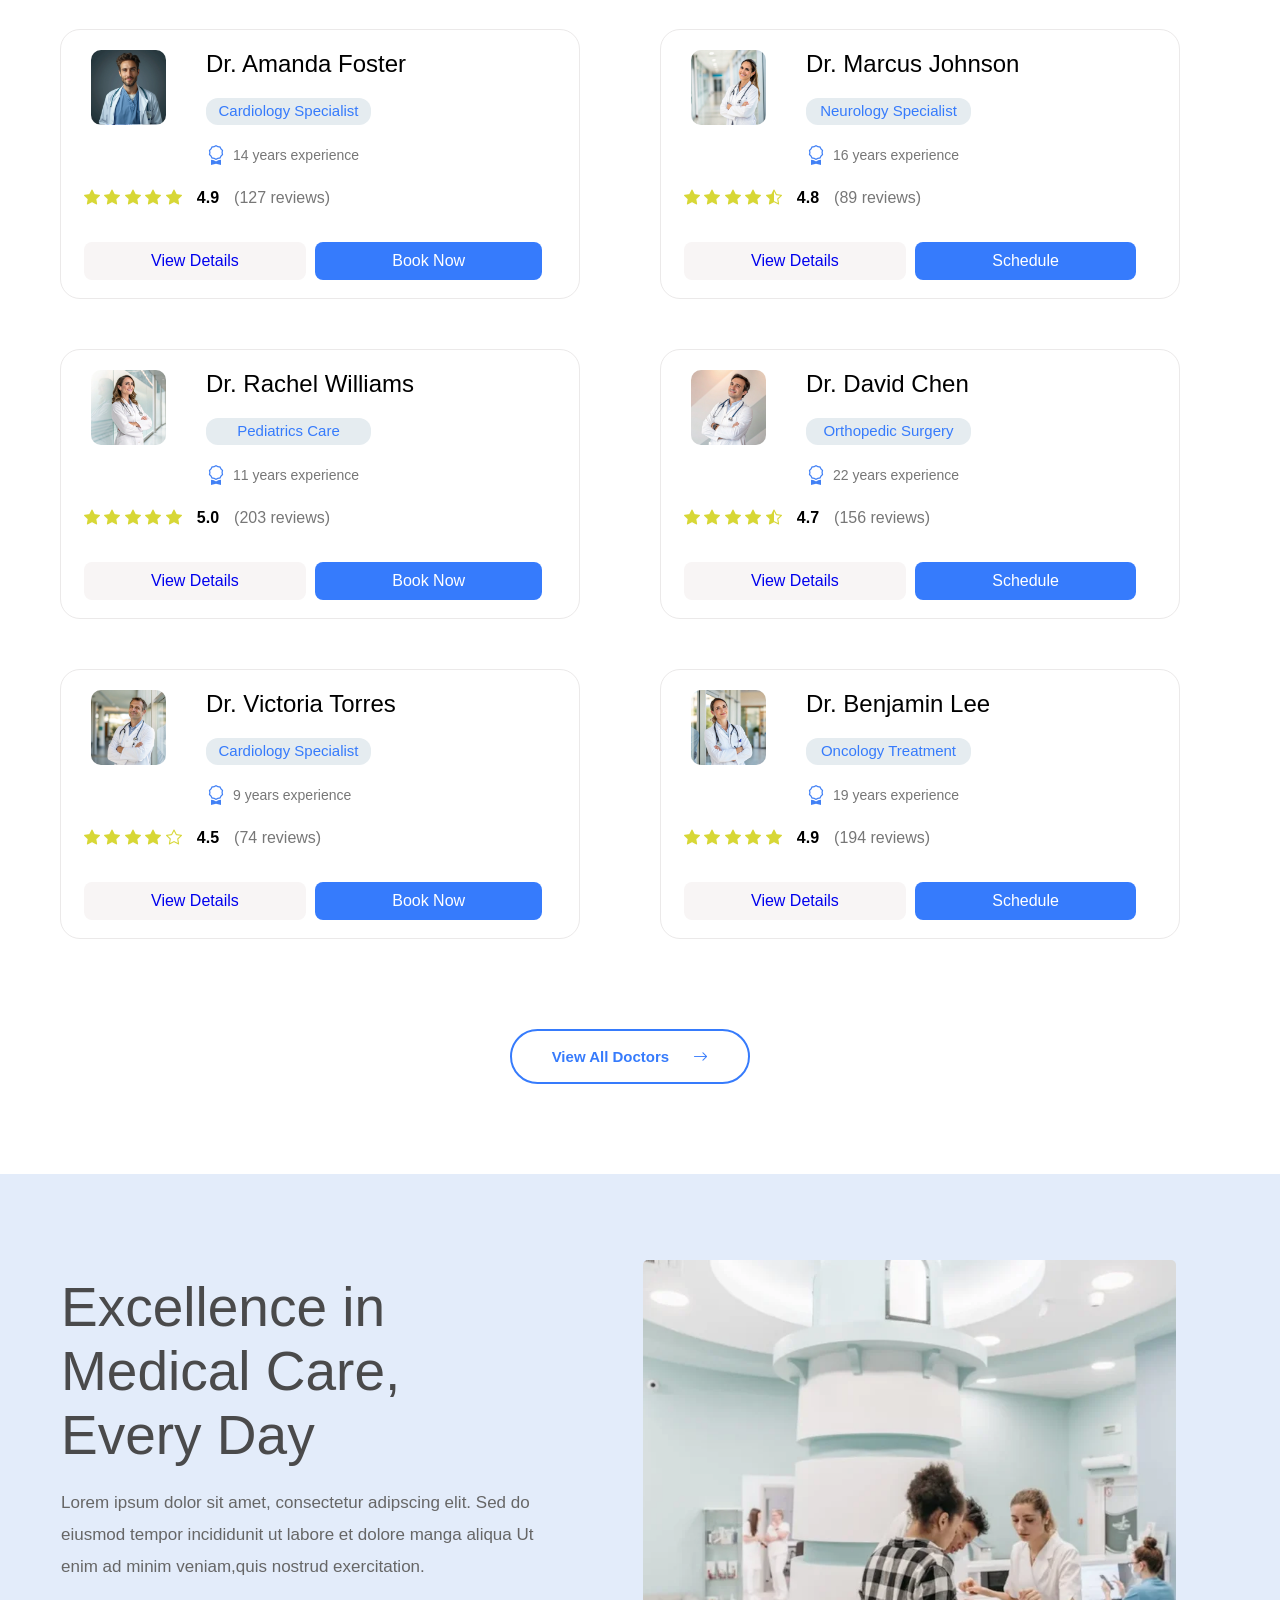
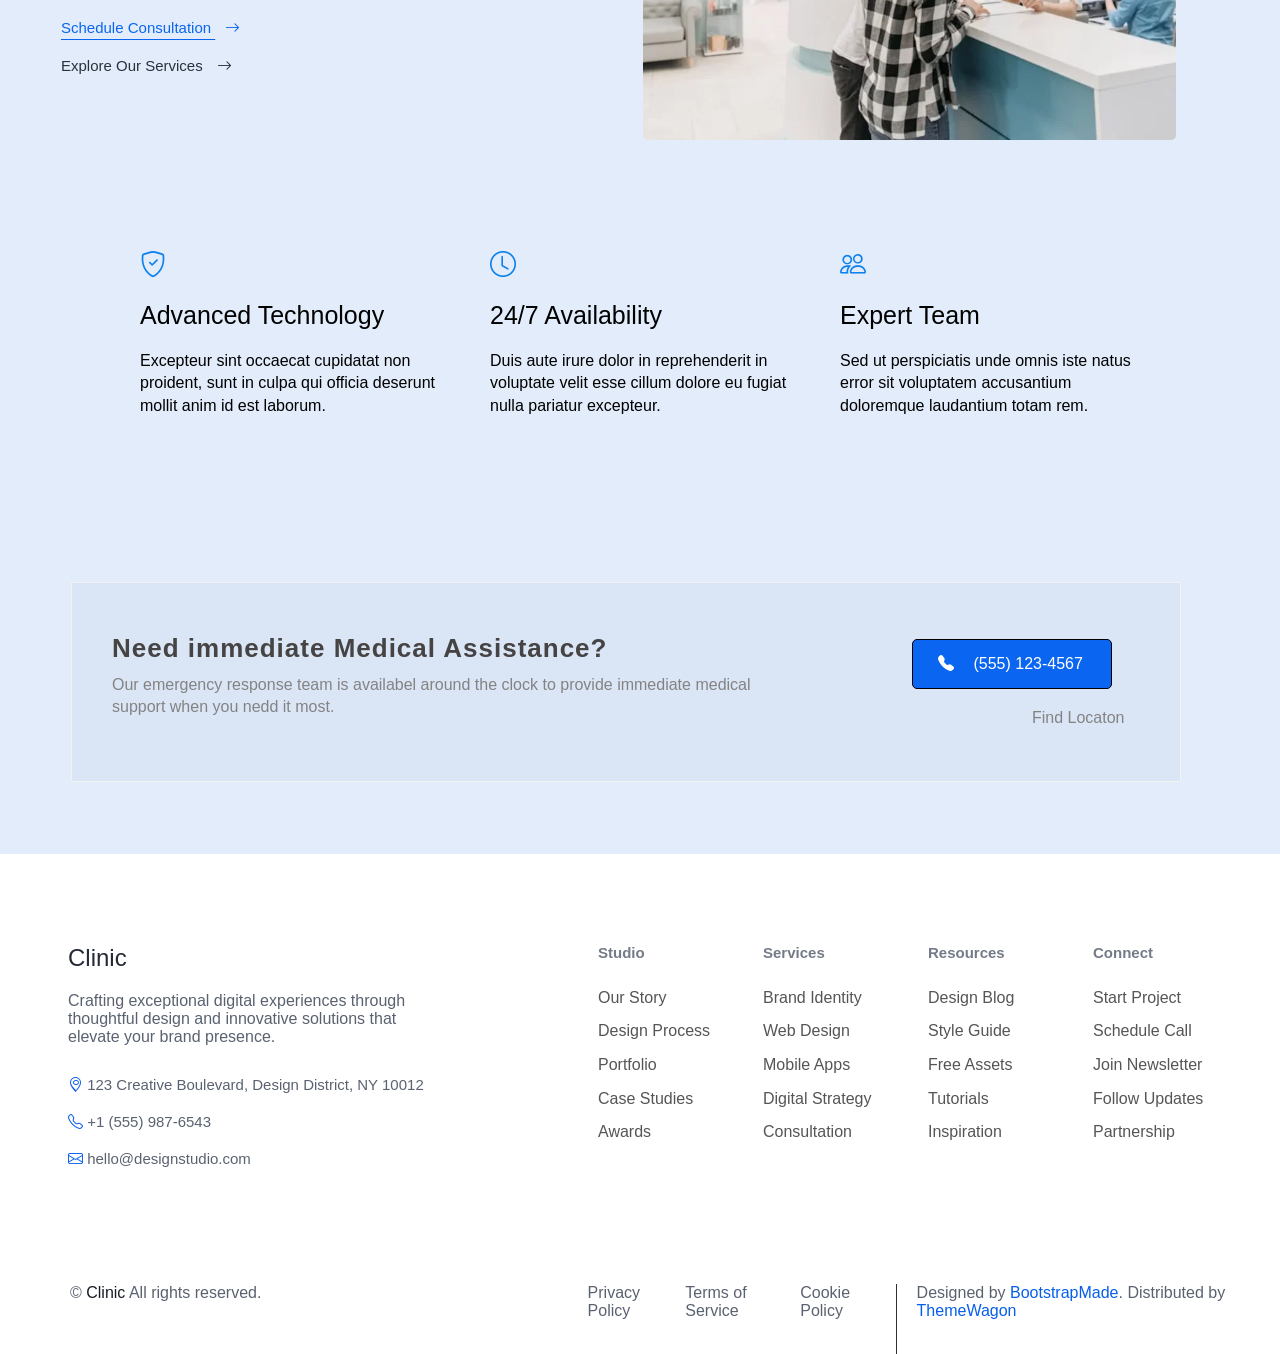
==== commit f2ed57ac: "project" ====
--- a/clinic/index.html
+++ b/clinic/index.html
@@ -696,7 +696,7 @@
               <i class="bi bi-star-fill"></i>
               <i class="bi bi-star-fill"></i>
               <i class="bi bi-star-fill"></i>
-              <i class="bi bi-star-fill"></i>
+             <i class="bi bi-star"></i>
             </div>
             <span class="rating-score">4.5</span>
             <span class="review-count">(74 reviews)</span>
@@ -736,7 +736,7 @@
               <i class="bi bi-star-fill"></i>
               <i class="bi bi-star-fill"></i>
               <i class="bi bi-star-fill"></i>
-              <i class="bi bi-star-fill"></i>
+              <i class="bi bi-star-half"></i>
             </div>
             <span class="rating-score">4.8</span>
             <span class="review-count">(89 reviews)</span>
@@ -774,7 +774,7 @@
               <i class="bi bi-star-fill"></i>
               <i class="bi bi-star-fill"></i>
               <i class="bi bi-star-fill"></i>
-              <i class="bi bi-star-fill"></i>
+              <i class="bi bi-star-half"></i>
             </div>
             <span class="rating-score">4.7</span>
             <span class="review-count">(156 reviews)</span>
@@ -900,14 +900,14 @@
     <!----daba-->
 
     <div class="emergency-banner1">
-      <div class="row1">
-        <div class="col1">
+      
+        
           <div class="emergency-content1">
             <h3>Need immediate Medical Assistance?</h3>
             <p>Our emergency response team is availabel around the clock to provide immediate medical
               support when you nedd it most.
             </p>
-          </div>
+         
         </div>
         <div class="emr1">
           <a href="tel:+15551234567" class="emergency-btn1">
@@ -919,7 +919,7 @@
           <p>Find Locaton</p>
         </div>
 
-      </div>
+      
     </div>
   </section>
 
--- a/clinic/CSS/style.css
+++ b/clinic/CSS/style.css
@@ -2007,8 +2007,11 @@
         display: block;
         position: relative;
     }
-
+.our1:hover{
+    transform: translateX(5px);
+}
     .our1 {
+        transition: transform 1s ease;
         span {
             margin-left: 10px;
         }
@@ -2022,10 +2025,12 @@
         }
 
     }
-
+.our2:hover{
+    transform: translateX(5px);
+}
     .our2 {
         margin-top: 20px;
-
+transition: transform 1s ease;
         span {
             margin-left: 10px;
         }
@@ -2082,8 +2087,8 @@
         width: 1110px;
         margin-left: 70px;
         margin-top: -300px;
-        height: 180px;
-        background-color: #cbd1db;
+        height: 200px;
+        background-color: #dae5f6;
         padding-top: 20px;
     }
 
@@ -2094,11 +2099,11 @@
         margin-left: 40px;
 
         h3 {
-            color: rgb(132, 131, 131);
+            color: rgb(69, 67, 67);
             margin-bottom: 10px;
             letter-spacing: 1px;
-            font-size: 22px;
-            font-family: 200;
+            font-size: 26px;
+            font-family: 300;
         }
 
         p {
@@ -2120,7 +2125,7 @@
         padding-left: 25px;
         padding-right: 15px;
         background-color: #0a66f1;
-
+transition: transform 1s ease;
 
         i {
             margin-right: 15px;
@@ -2132,8 +2137,11 @@
             color: white;
 
         }
-    }
-
+       
+    }
+ .emr1:hover{
+            transform: translateY(-6px);
+        }
     .find {
         margin-top: 20px;
         margin-left: 960px;
@@ -2215,10 +2223,12 @@
                 font-size: 15px;
                 margin-top: 20px;
 color: #5a6270 ;
+
                 i {
                     color: #065eec;
                 }
             }
+           
         }
     }
 }
